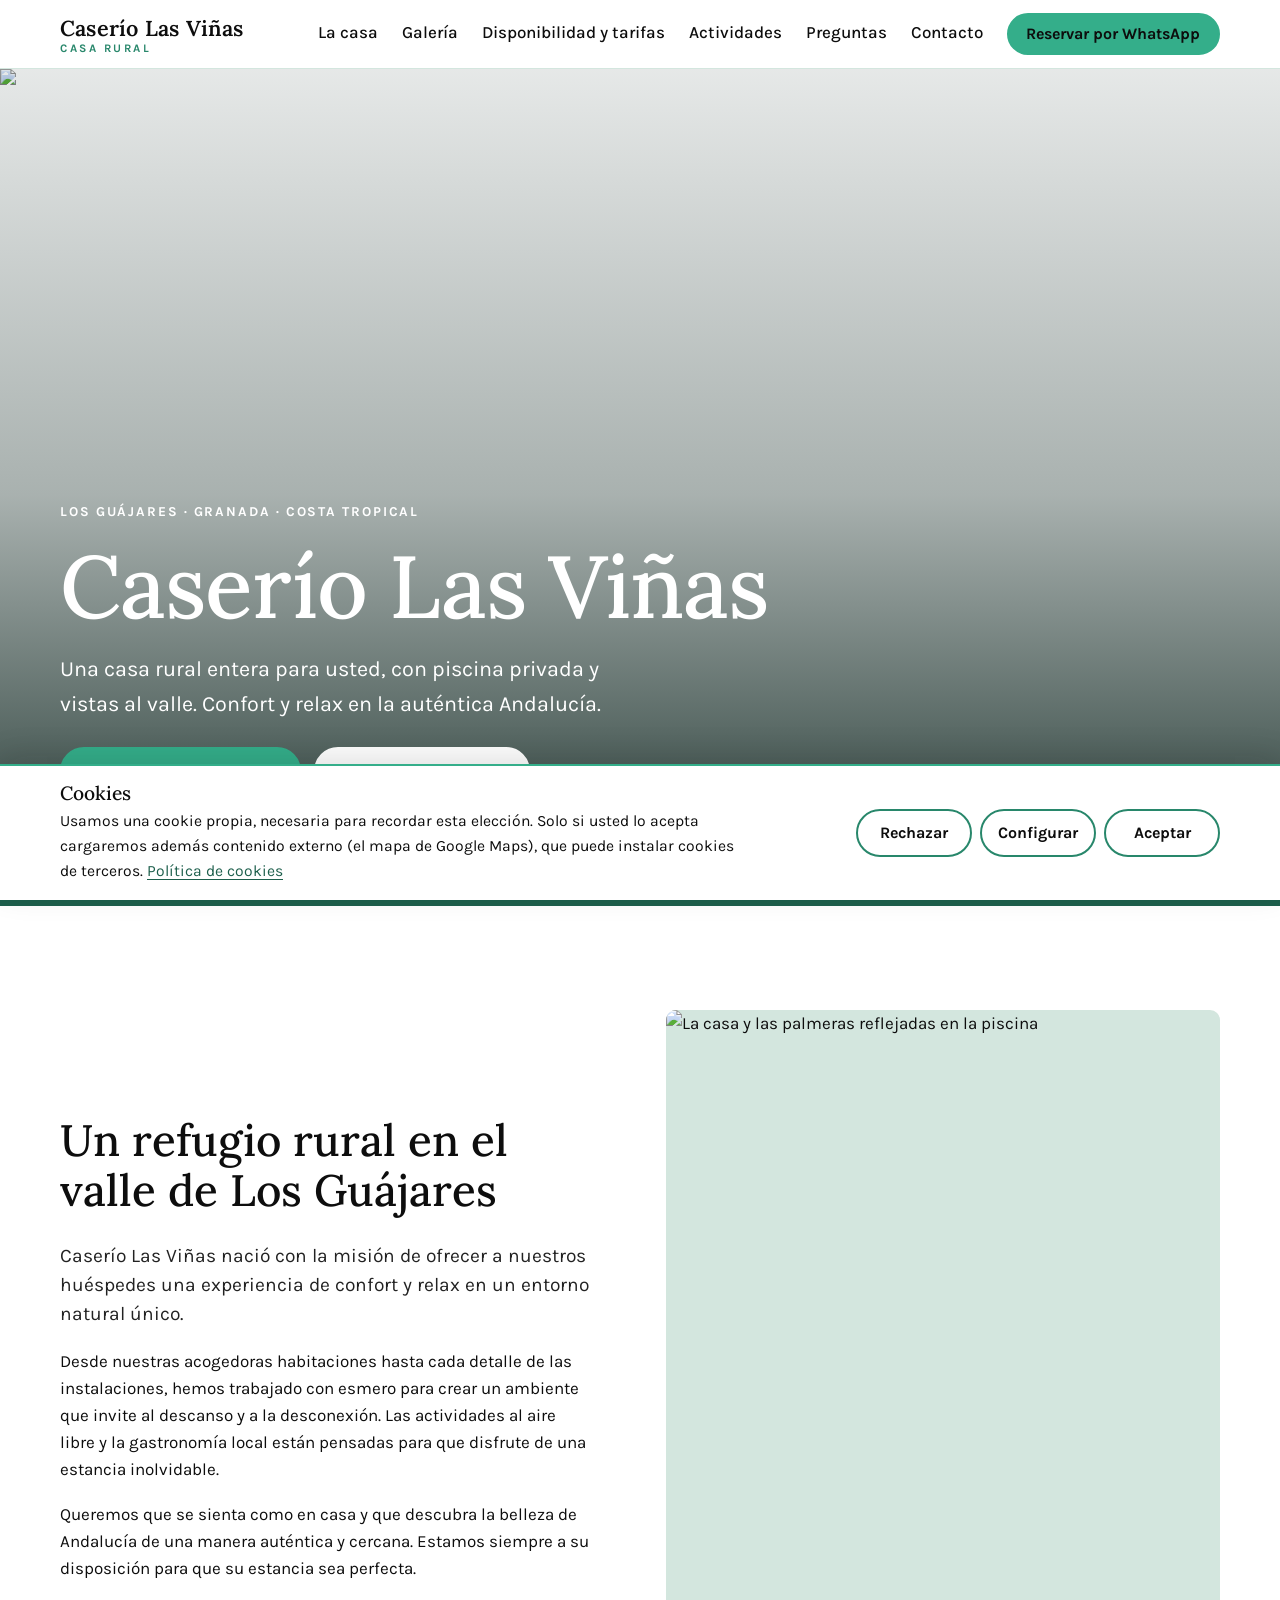
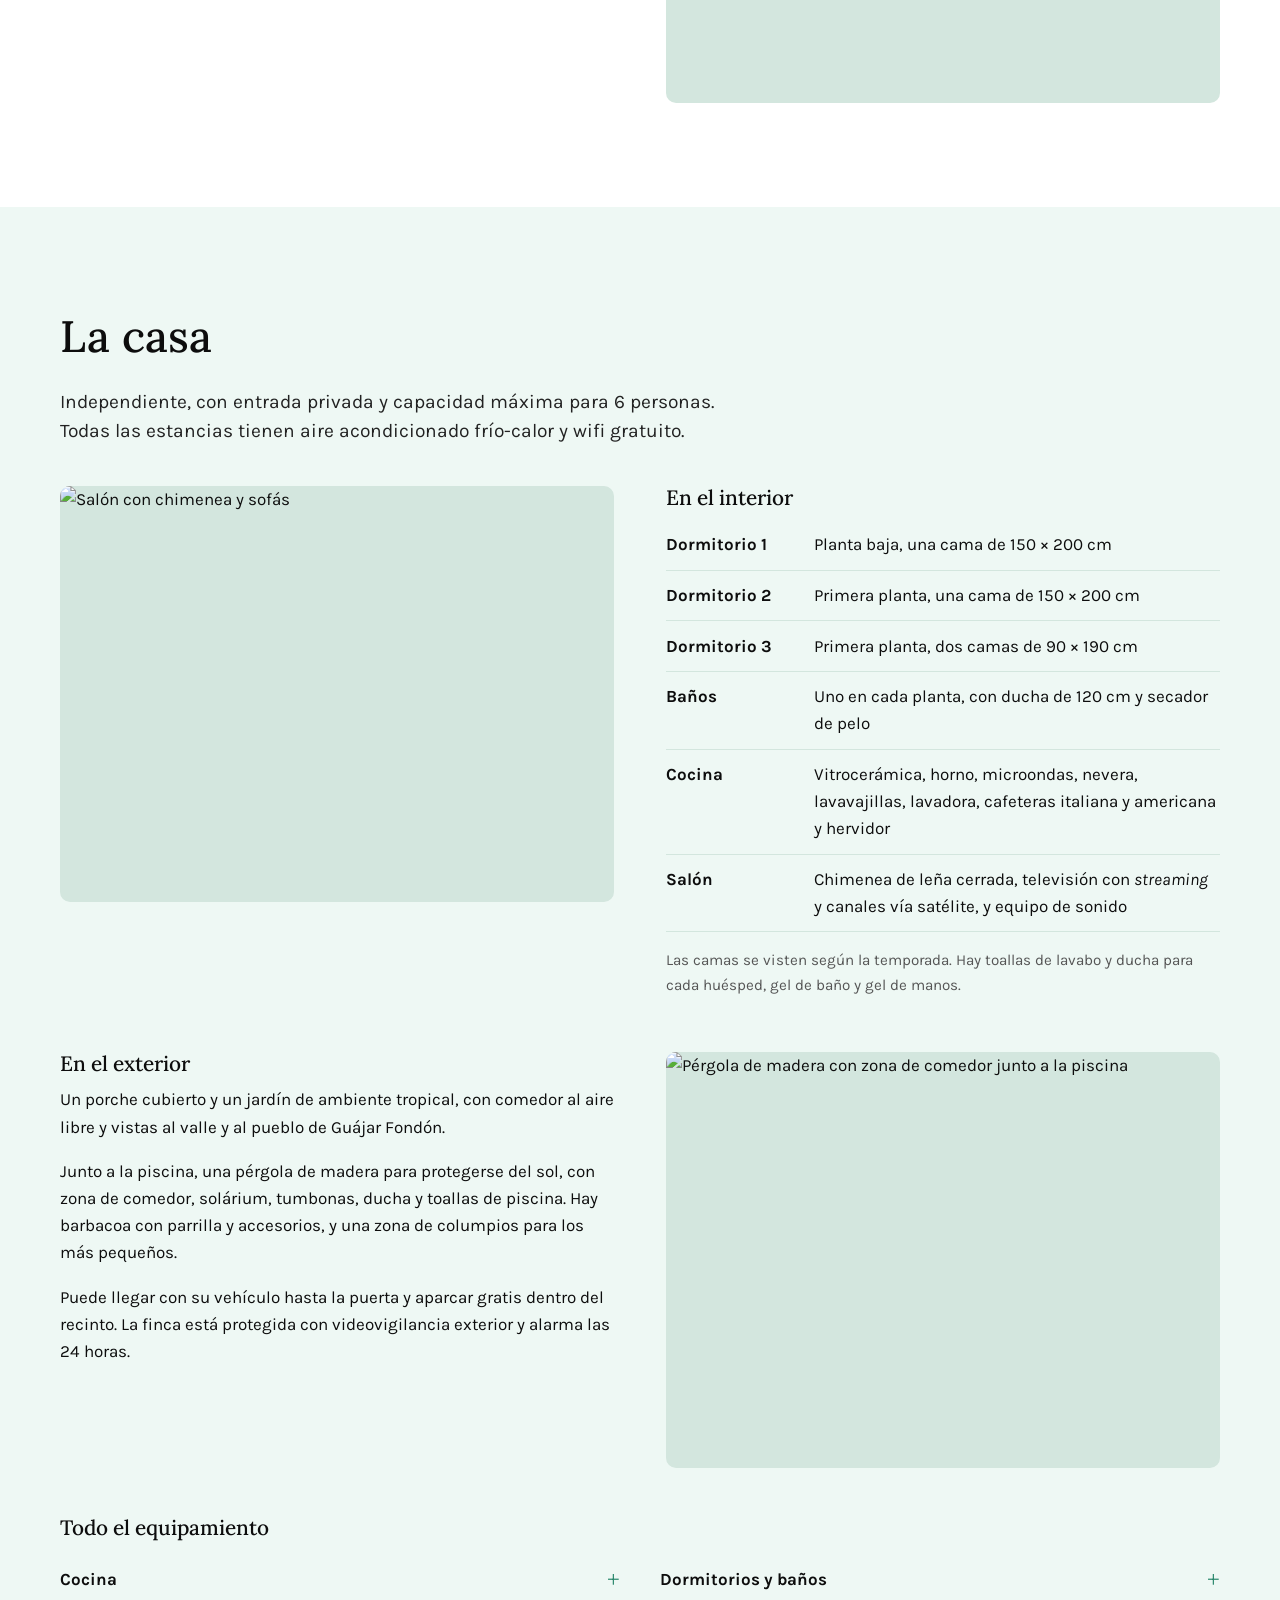
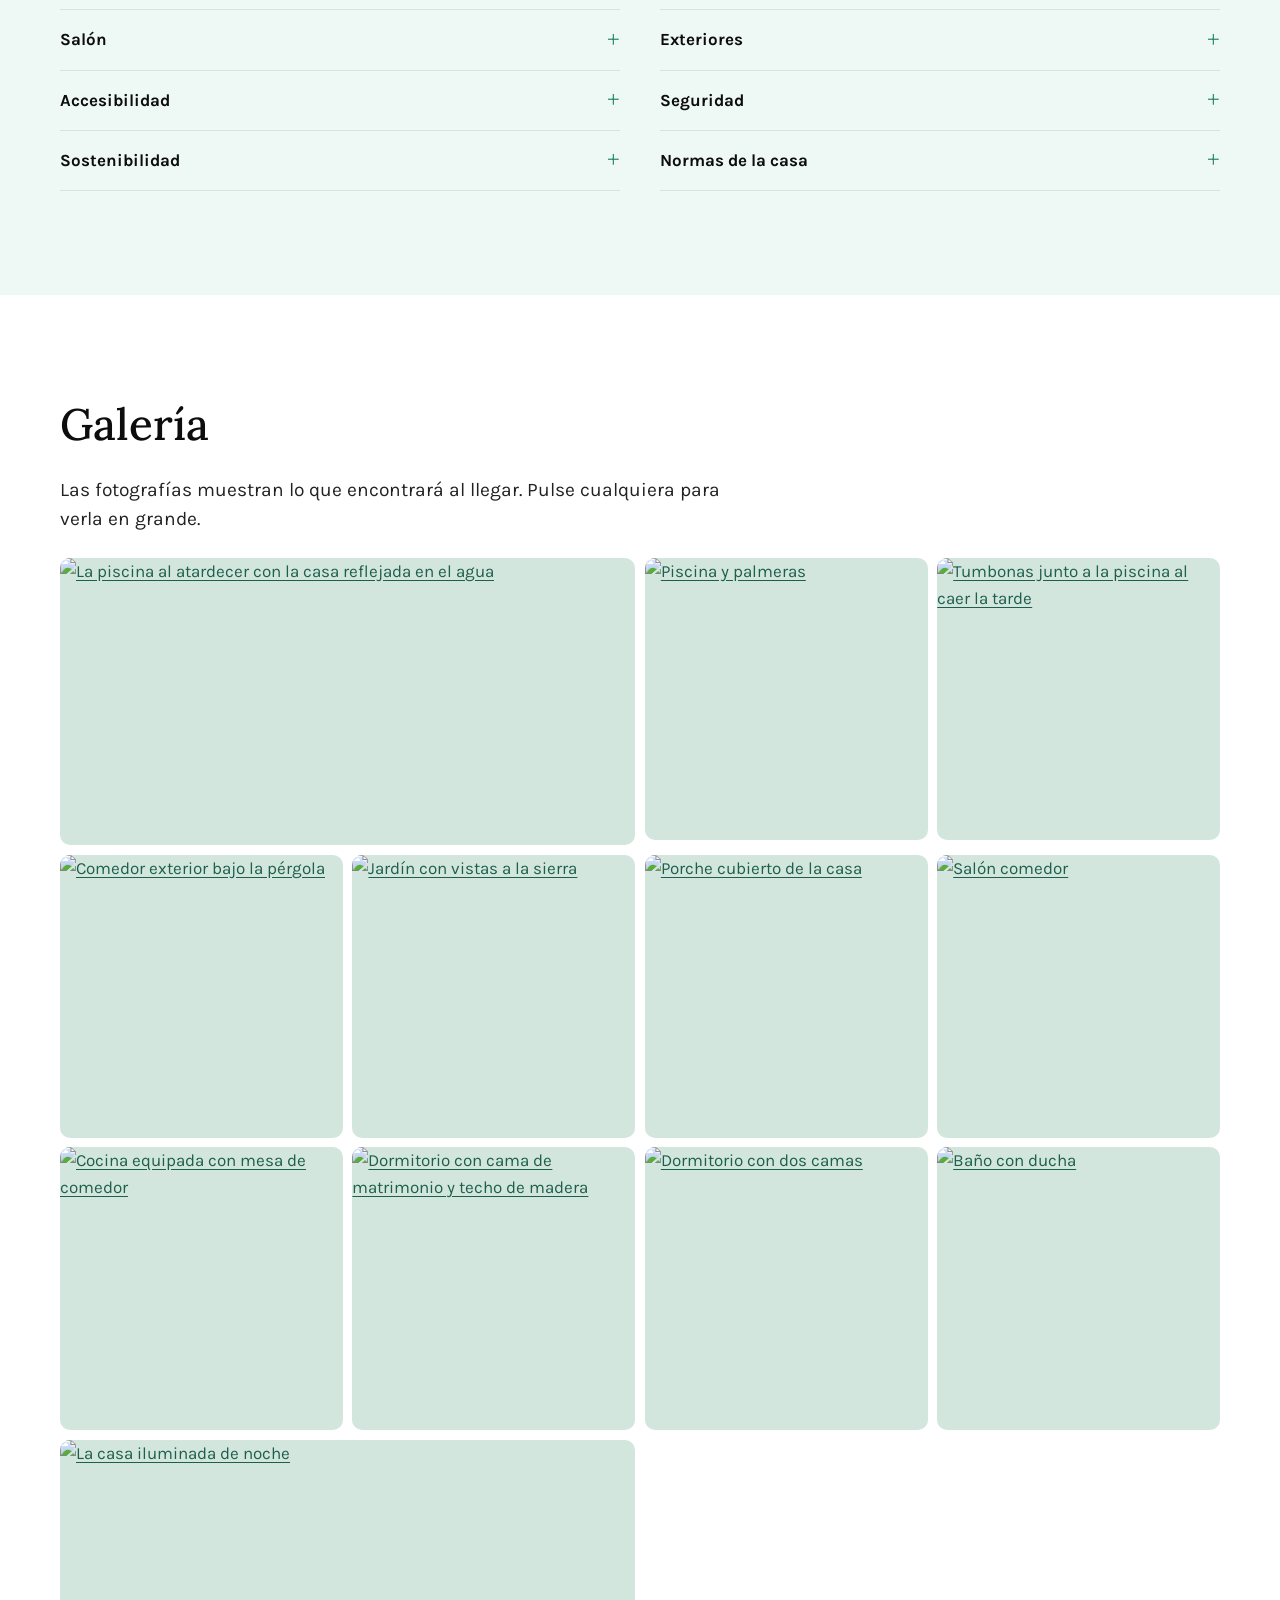
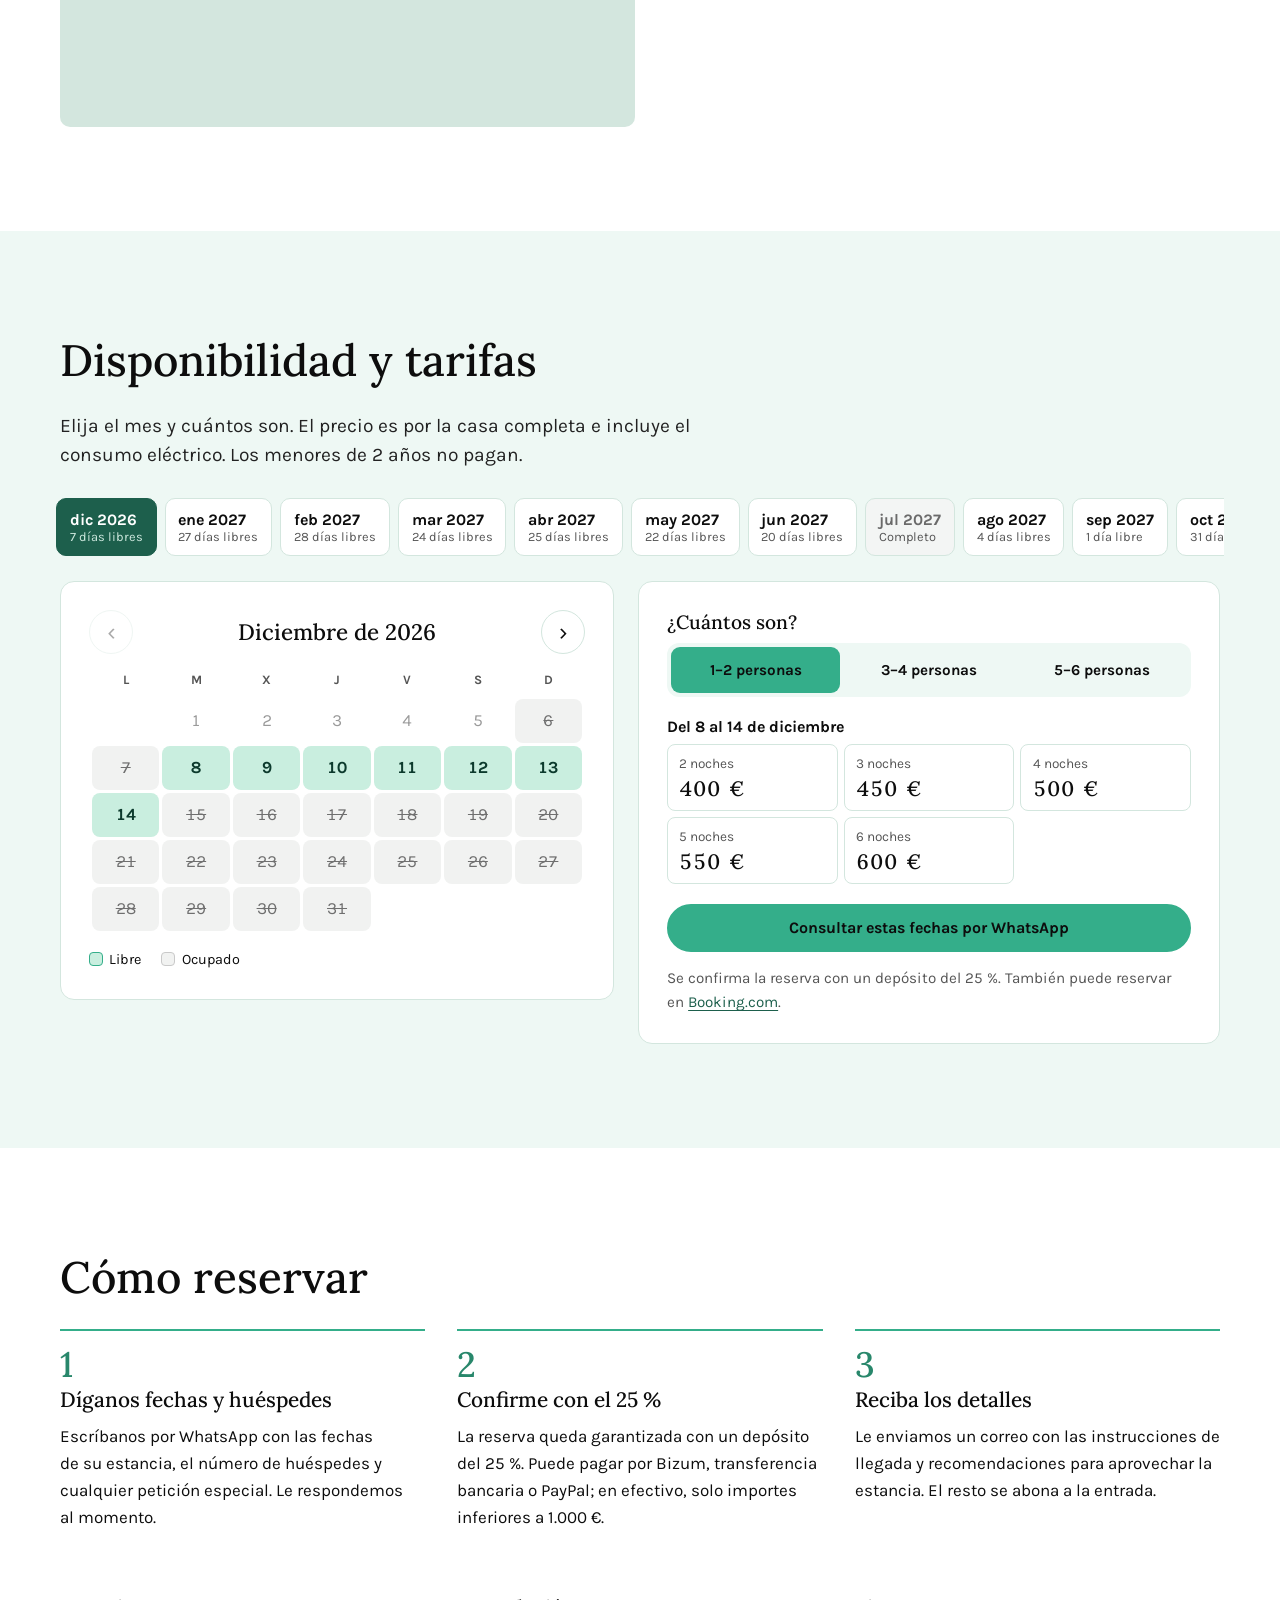
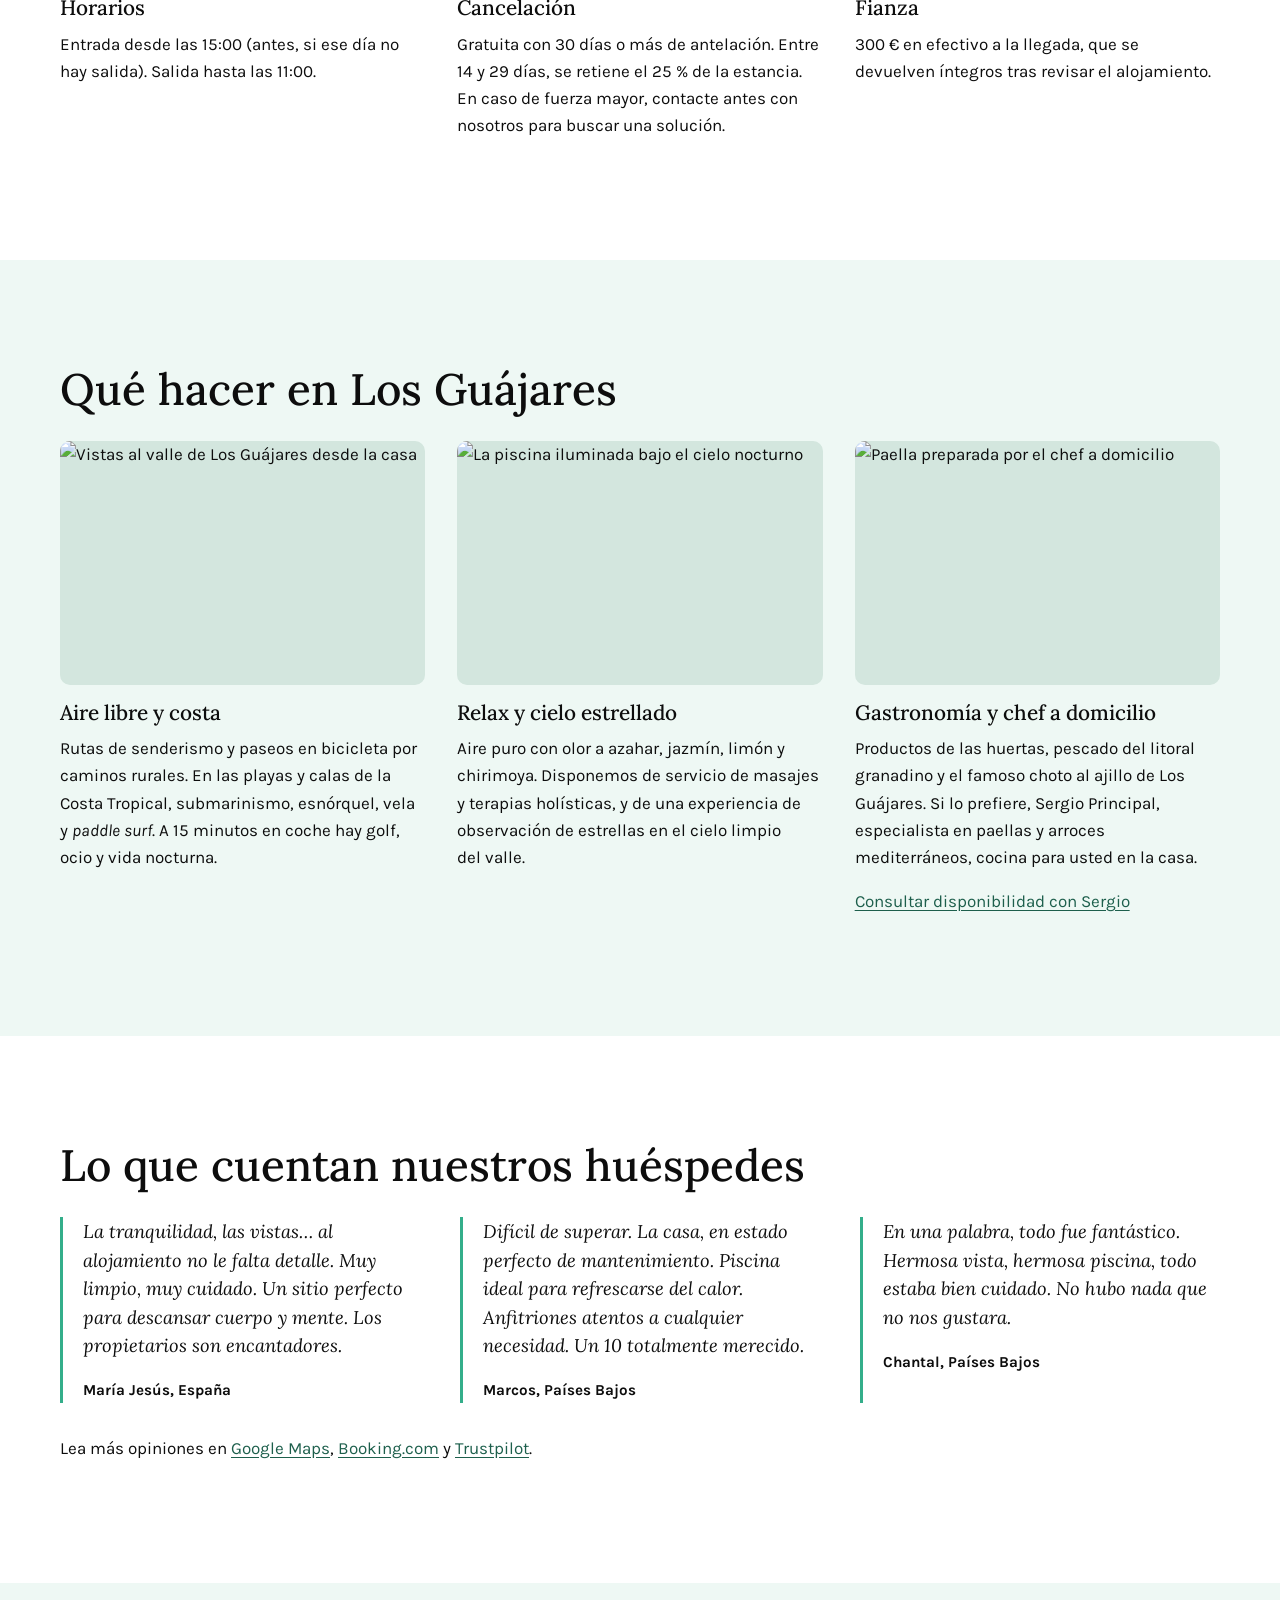
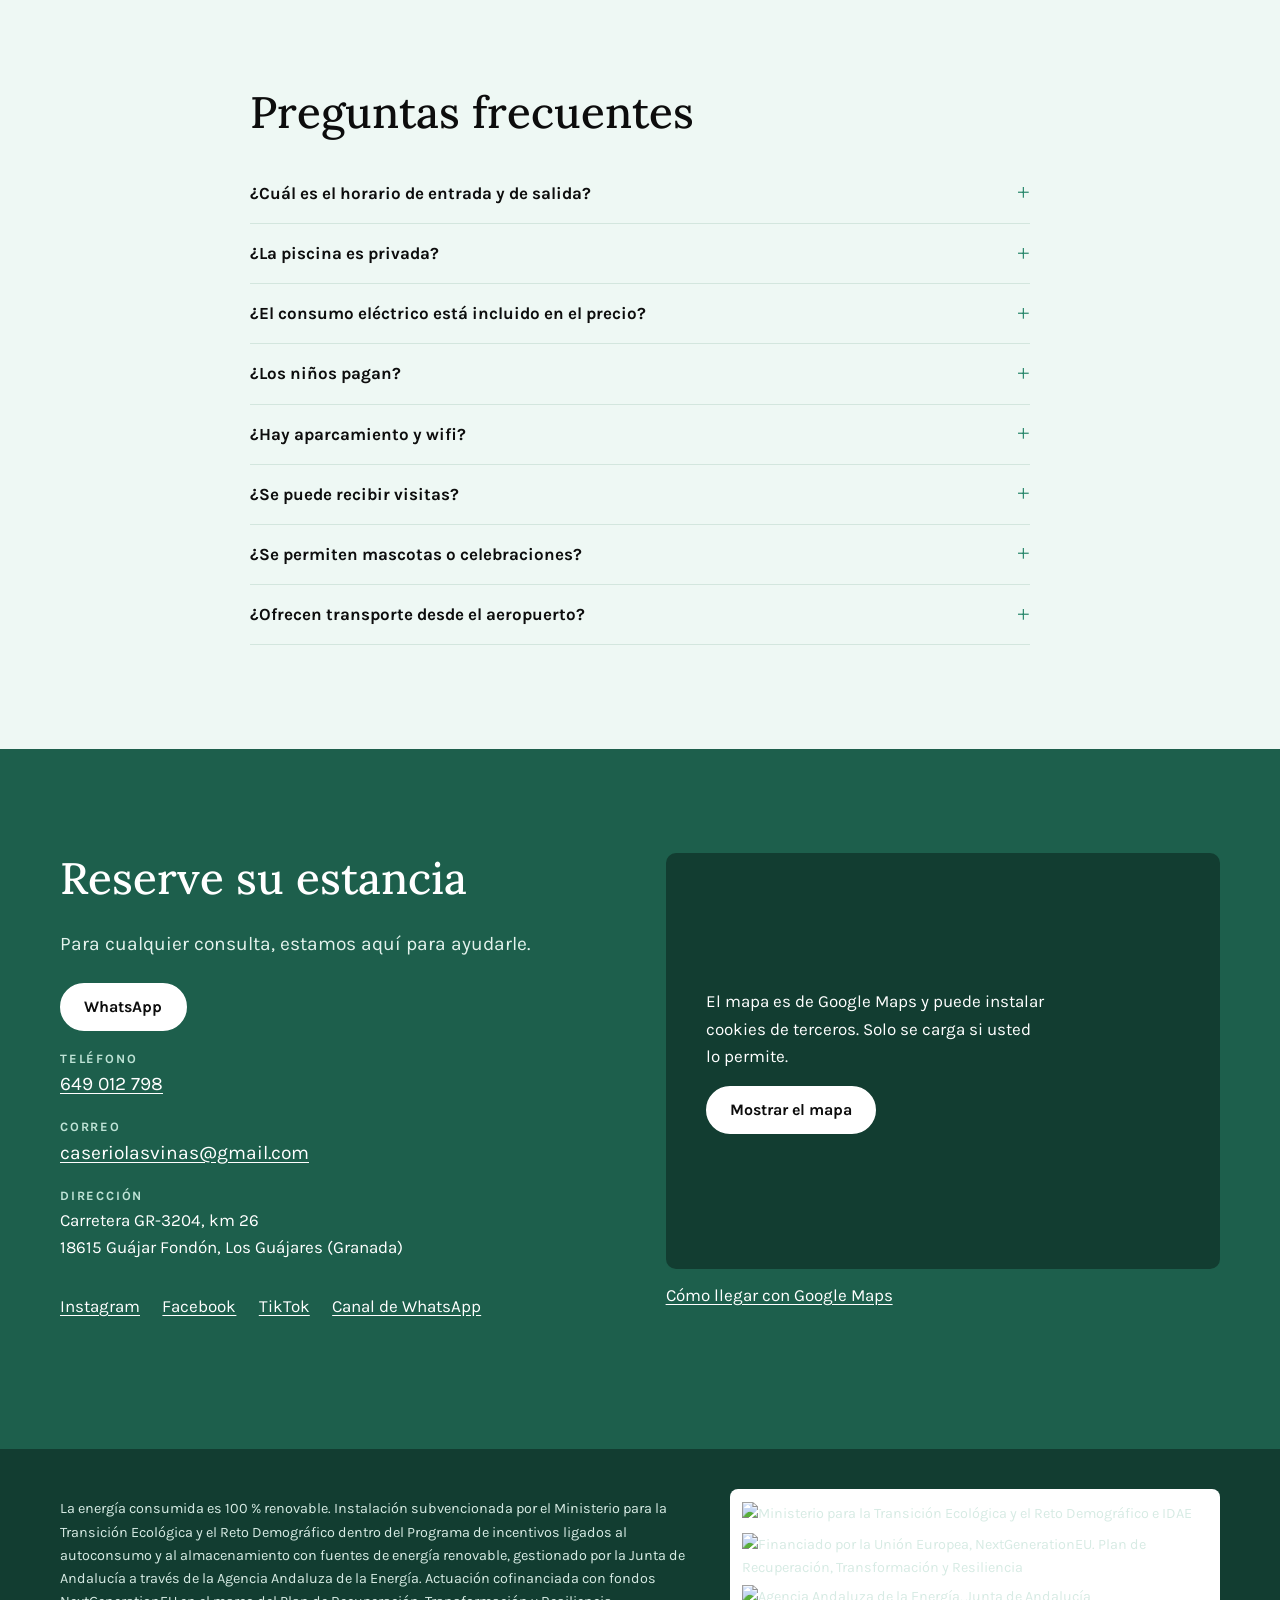
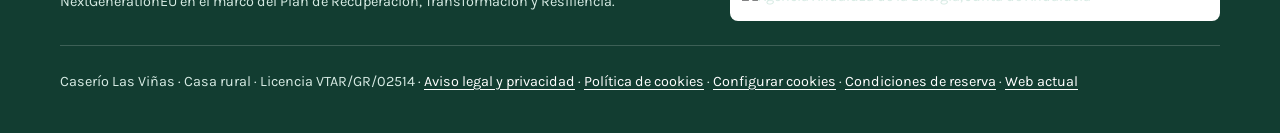
==== src/index.html @ a98e5e93 "[ADD] Web de Caserío Las Viñas Sitio estático de una sola página con calendario de disponibilidad y " ====
<!DOCTYPE html>
<html lang="es">
<head>
<meta charset="utf-8">
<meta name="viewport" content="width=device-width, initial-scale=1">
<title>Caserío Las Viñas · Casa rural con piscina privada en Los Guájares, Granada</title>
<meta name="description" content="Casa rural completa para 6 personas en Los Guájares (Granada), con piscina privada, jardín y vistas al valle. Consulte fechas libres y tarifas.">
<link rel="preconnect" href="https://fonts.googleapis.com">
<link rel="preconnect" href="https://fonts.gstatic.com" crossorigin>
<link rel="preconnect" href="https://primary.jwwb.nl">
<link href="https://fonts.googleapis.com/css2?family=Karla:ital,wght@0,400;0,500;0,700;1,400&family=Lora:ital,wght@0,400;0,500;0,600;1,400&display=swap" rel="stylesheet">
<link rel="stylesheet" href="estilos.css">
</head>
<body>
<a class="saltar" href="#contenido">Saltar al contenido</a>

<header class="cabecera" id="cabecera">
  <div class="ancho cabecera__fila">
    <a class="marca" href="#inicio" aria-label="Caserío Las Viñas, inicio">
      <span class="marca__nombre">Caserío Las Viñas</span>
      <span class="marca__tipo">Casa rural</span>
    </a>
    <button class="menu-btn" id="menu-btn" aria-expanded="false" aria-controls="menu">
      <span class="menu-btn__barras" aria-hidden="true"></span>
      <span class="menu-btn__texto">Menú</span>
    </button>
    <nav class="menu" id="menu" aria-label="Principal">
      <a href="#casa">La casa</a>
      <a href="#galeria">Galería</a>
      <a href="#tarifas">Disponibilidad y tarifas</a>
      <a href="#actividades">Actividades</a>
      <a href="#preguntas">Preguntas</a>
      <a href="#contacto">Contacto</a>
      <a class="boton boton--menu" href="https://wa.me/34649012798" target="_blank" rel="noopener">Reservar por WhatsApp</a>
    </nav>
  </div>
</header>

<main id="contenido">

<!-- PORTADA -->
<section class="portada" id="inicio">
  <img class="portada__foto" alt="Piscina privada de Caserío Las Viñas con vistas al valle y al pueblo de Guájar Fondón"
       src="https://primary.jwwb.nl/public/v/v/n/temp-innfnrnpqpsgdcevjrrq/img_20230613_113944-high.jpg?enable-io=true&width=1600"
       srcset="https://primary.jwwb.nl/public/v/v/n/temp-innfnrnpqpsgdcevjrrq/img_20230613_113944-high.jpg?enable-io=true&width=816 816w, https://primary.jwwb.nl/public/v/v/n/temp-innfnrnpqpsgdcevjrrq/img_20230613_113944-high.jpg?enable-io=true&width=1252 1252w, https://primary.jwwb.nl/public/v/v/n/temp-innfnrnpqpsgdcevjrrq/img_20230613_113944-high.jpg?enable-io=true&width=1920 1920w"
       sizes="100vw" fetchpriority="high">
  <div class="ancho portada__texto">
    <p class="portada__lugar">Los Guájares · Granada · Costa Tropical</p>
    <h1>Caserío Las Viñas</h1>
    <p class="portada__lema">Una casa rural entera para usted, con piscina privada y vistas al valle. Confort y relax en la auténtica Andalucía.</p>
    <div class="portada__acciones">
      <a class="boton" href="#tarifas">Ver fechas libres y precios</a>
      <a class="boton boton--claro" href="https://wa.me/34649012798" target="_blank" rel="noopener">Escribir por WhatsApp</a>
    </div>
  </div>
</section>

<section class="datos" aria-label="Datos de la casa">
  <ul class="ancho datos__lista">
    <li><strong>6</strong> huéspedes</li>
    <li><strong>3</strong> dormitorios</li>
    <li><strong>2</strong> baños</li>
    <li><strong>Piscina</strong> privada</li>
    <li><strong>Wi-Fi</strong> gratis</li>
    <li><strong>Aparcamiento</strong> gratis</li>
  </ul>
</section>

<!-- SOBRE NOSOTROS -->
<section class="seccion" id="nosotros">
  <div class="ancho dos">
    <div>
      <h2>Un refugio rural en el valle de Los Guájares</h2>
      <p class="entrada">Caserío Las Viñas nació con la misión de ofrecer a nuestros huéspedes una experiencia de confort y relax en un entorno natural único.</p>
      <p>Desde nuestras acogedoras habitaciones hasta cada detalle de las instalaciones, hemos trabajado con esmero para crear un ambiente que invite al descanso y a la desconexión. Las actividades al aire libre y la gastronomía local están pensadas para que disfrute de una estancia inolvidable.</p>
      <p>Queremos que se sienta como en casa y que descubra la belleza de Andalucía de una manera auténtica y cercana. Estamos siempre a su disposición para que su estancia sea perfecta.</p>
    </div>
    <figure class="foto foto--alta">
      <img loading="lazy" alt="La casa y las palmeras reflejadas en la piscina"
           src="https://primary.jwwb.nl/public/v/v/n/temp-innfnrnpqpsgdcevjrrq/img_20240609_172338-high-zvbmxz.jpg?enable-io=true&width=900">
    </figure>
  </div>
</section>

<!-- LA CASA -->
<section class="seccion seccion--tinte" id="casa">
  <div class="ancho">
    <h2>La casa</h2>
    <p class="entrada medida">Independiente, con entrada privada y capacidad máxima para 6 personas. Todas las estancias tienen aire acondicionado frío-calor y wifi gratuito.</p>

    <div class="dos dos--casa">
      <figure class="foto">
        <img loading="lazy" alt="Salón con chimenea y sofás"
             src="https://primary.jwwb.nl/public/v/v/n/temp-innfnrnpqpsgdcevjrrq/_j3a8595-hdr-high.jpg?enable-io=true&width=900">
      </figure>
      <div>
        <h3>En el interior</h3>
        <dl class="ficha">
          <div><dt>Dormitorio 1</dt><dd>Planta baja, una cama de 150 × 200 cm</dd></div>
          <div><dt>Dormitorio 2</dt><dd>Primera planta, una cama de 150 × 200 cm</dd></div>
          <div><dt>Dormitorio 3</dt><dd>Primera planta, dos camas de 90 × 190 cm</dd></div>
          <div><dt>Baños</dt><dd>Uno en cada planta, con ducha de 120 cm y secador de pelo</dd></div>
          <div><dt>Cocina</dt><dd>Vitrocerámica, horno, microondas, nevera, lavavajillas, lavadora, cafeteras italiana y americana y hervidor</dd></div>
          <div><dt>Salón</dt><dd>Chimenea de leña cerrada, televisión con <i lang="en">streaming</i> y canales vía satélite, y equipo de sonido</dd></div>
        </dl>
        <p class="nota">Las camas se visten según la temporada. Hay toallas de lavabo y ducha para cada huésped, gel de baño y gel de manos.</p>
      </div>
    </div>

    <div class="dos dos--casa dos--inversa">
      <figure class="foto">
        <img loading="lazy" alt="Pérgola de madera con zona de comedor junto a la piscina"
             src="https://primary.jwwb.nl/public/v/v/n/temp-innfnrnpqpsgdcevjrrq/img_20250529_134230996-3-high.jpg?enable-io=true&width=900">
      </figure>
      <div>
        <h3>En el exterior</h3>
        <p>Un porche cubierto y un jardín de ambiente tropical, con comedor al aire libre y vistas al valle y al pueblo de Guájar Fondón.</p>
        <p>Junto a la piscina, una pérgola de madera para protegerse del sol, con zona de comedor, solárium, tumbonas, ducha y toallas de piscina. Hay barbacoa con parrilla y accesorios, y una zona de columpios para los más pequeños.</p>
        <p>Puede llegar con su vehículo hasta la puerta y aparcar gratis dentro del recinto. La finca está protegida con videovigilancia exterior y alarma las 24 horas.</p>
      </div>
    </div>

    <h3 class="sub">Todo el equipamiento</h3>
    <div class="desplegables">
      <details><summary>Cocina</summary><p>Mesa de comedor, vitrocerámica, horno, microondas, frigorífico y congelador, lavavajillas, lavadora, tostadora, hervidor eléctrico, cafetera americana e italiana, utensilios de cocina y productos de limpieza.</p></details>
      <details><summary>Dormitorios y baños</summary><p>Ropa de cama, armario, perchas, vestidor y enchufes junto a la cama. Toallas, ducha, secador, papel higiénico, jabón de manos y gel de ducha. Cuna y trona gratis bajo petición.</p></details>
      <details><summary>Salón</summary><p>Sofás, chimenea, mesa de comedor, escritorio, televisión de pantalla plana, canales vía satélite y equipo musical.</p></details>
      <details><summary>Exteriores</summary><p>Piscina privada de temporada, solárium, tumbonas, sombrillas, toallas de piscina, comedor exterior, barbacoa, frigorífico, patio, balcón, terraza, jardín, columpios y zona de juegos infantil.</p></details>
      <details><summary>Accesibilidad</summary><p>La planta baja (dormitorio, baño, salón, cocina, jardín, terraza y aparcamiento) no tiene escalones ni barreras. A la planta superior, con dos dormitorios y un baño, solo se accede por escaleras.</p></details>
      <details><summary>Seguridad</summary><p>Extintores, detector de humos y de monóxido de carbono, manta ignífuga, botiquín, cámaras en el exterior y alarma las 24 horas.</p></details>
      <details><summary>Sostenibilidad</summary><p>Toda la electricidad procede de energías renovables, la iluminación es LED y hay recipientes para separar y reciclar los residuos.</p></details>
      <details><summary>Normas de la casa</summary><p>No se permite fumar en el interior (hay un espacio exterior acondicionado). No se admiten mascotas ni se pueden celebrar fiestas o eventos. Silencio de 00:00 a 09:00. A la llegada se entrega una fianza de 300 € en efectivo, que se devuelve íntegra tras revisar el alojamiento.</p></details>
    </div>
  </div>
</section>

<!-- GALERÍA -->
<section class="seccion" id="galeria">
  <div class="ancho">
    <h2>Galería</h2>
    <p class="entrada medida">Las fotografías muestran lo que encontrará al llegar. Pulse cualquiera para verla en grande.</p>
    <div class="galeria" id="galeria-lista">
      <a class="g g--ancha" href="https://primary.jwwb.nl/public/v/v/n/temp-innfnrnpqpsgdcevjrrq/img_20240921_191623-standard.jpg"><img loading="lazy" alt="La piscina al atardecer con la casa reflejada en el agua" src="https://primary.jwwb.nl/public/v/v/n/temp-innfnrnpqpsgdcevjrrq/img_20240921_191623-standard.jpg?enable-io=true&width=900"></a>
      <a class="g" href="https://primary.jwwb.nl/public/v/v/n/temp-innfnrnpqpsgdcevjrrq/img_20240609_171809-high.jpg"><img loading="lazy" alt="Piscina y palmeras" src="https://primary.jwwb.nl/public/v/v/n/temp-innfnrnpqpsgdcevjrrq/img_20240609_171809-high.jpg?enable-io=true&width=600"></a>
      <a class="g" href="https://primary.jwwb.nl/public/v/v/n/temp-innfnrnpqpsgdcevjrrq/img_20230613_215254-high.jpg"><img loading="lazy" alt="Tumbonas junto a la piscina al caer la tarde" src="https://primary.jwwb.nl/public/v/v/n/temp-innfnrnpqpsgdcevjrrq/img_20230613_215254-high.jpg?enable-io=true&width=600"></a>
      <a class="g" href="https://primary.jwwb.nl/public/v/v/n/temp-innfnrnpqpsgdcevjrrq/img_20250529_134500195-4-high.jpg"><img loading="lazy" alt="Comedor exterior bajo la pérgola" src="https://primary.jwwb.nl/public/v/v/n/temp-innfnrnpqpsgdcevjrrq/img_20250529_134500195-4-high.jpg?enable-io=true&width=600"></a>
      <a class="g" href="https://primary.jwwb.nl/public/v/v/n/temp-innfnrnpqpsgdcevjrrq/img_20240411_152011-high.jpg"><img loading="lazy" alt="Jardín con vistas a la sierra" src="https://primary.jwwb.nl/public/v/v/n/temp-innfnrnpqpsgdcevjrrq/img_20240411_152011-high.jpg?enable-io=true&width=600"></a>
      <a class="g" href="https://primary.jwwb.nl/public/v/v/n/temp-innfnrnpqpsgdcevjrrq/img_20250529_133254270-high.jpg"><img loading="lazy" alt="Porche cubierto de la casa" src="https://primary.jwwb.nl/public/v/v/n/temp-innfnrnpqpsgdcevjrrq/img_20250529_133254270-high.jpg?enable-io=true&width=600"></a>
      <a class="g" href="https://primary.jwwb.nl/public/v/v/n/temp-innfnrnpqpsgdcevjrrq/_j3a8621-high.jpg"><img loading="lazy" alt="Salón comedor" src="https://primary.jwwb.nl/public/v/v/n/temp-innfnrnpqpsgdcevjrrq/_j3a8621-high.jpg?enable-io=true&width=600"></a>
      <a class="g" href="https://primary.jwwb.nl/public/v/v/n/temp-innfnrnpqpsgdcevjrrq/_j3a8601-high.jpg"><img loading="lazy" alt="Cocina equipada con mesa de comedor" src="https://primary.jwwb.nl/public/v/v/n/temp-innfnrnpqpsgdcevjrrq/_j3a8601-high.jpg?enable-io=true&width=600"></a>
      <a class="g" href="https://primary.jwwb.nl/public/v/v/n/temp-innfnrnpqpsgdcevjrrq/_j3a8577-high.jpg"><img loading="lazy" alt="Dormitorio con cama de matrimonio y techo de madera" src="https://primary.jwwb.nl/public/v/v/n/temp-innfnrnpqpsgdcevjrrq/_j3a8577-high.jpg?enable-io=true&width=600"></a>
      <a class="g" href="https://primary.jwwb.nl/public/v/v/n/temp-innfnrnpqpsgdcevjrrq/_j3a8613-high.jpg"><img loading="lazy" alt="Dormitorio con dos camas" src="https://primary.jwwb.nl/public/v/v/n/temp-innfnrnpqpsgdcevjrrq/_j3a8613-high.jpg?enable-io=true&width=600"></a>
      <a class="g" href="https://primary.jwwb.nl/public/v/v/n/temp-innfnrnpqpsgdcevjrrq/_j3a8609-high.jpg"><img loading="lazy" alt="Baño con ducha" src="https://primary.jwwb.nl/public/v/v/n/temp-innfnrnpqpsgdcevjrrq/_j3a8609-high.jpg?enable-io=true&width=600"></a>
      <a class="g g--ancha" href="https://primary.jwwb.nl/public/v/v/n/temp-innfnrnpqpsgdcevjrrq/_trashed-1729685611-pxl_20240915_202405704-night-raw-02-original-high.jpg"><img loading="lazy" alt="La casa iluminada de noche" src="https://primary.jwwb.nl/public/v/v/n/temp-innfnrnpqpsgdcevjrrq/_trashed-1729685611-pxl_20240915_202405704-night-raw-02-original-high.jpg?enable-io=true&width=900"></a>
    </div>
  </div>
</section>

<!-- TARIFAS -->
<section class="seccion seccion--tinte" id="tarifas">
  <div class="ancho">
    <h2>Disponibilidad y tarifas</h2>
    <p class="entrada medida">Elija el mes y cuántos son. El precio es por la casa completa e incluye el consumo eléctrico. Los menores de 2 años no pagan.</p>

    <div class="tarifas" id="tarifas-app">
      <noscript><p>Para ver el calendario active JavaScript o <a href="https://wa.me/34649012798">consúltenos por WhatsApp</a>.</p></noscript>

      <div class="meses" id="meses" role="tablist" aria-label="Mes"></div>

      <div class="tarifas__cuerpo">
        <div class="calendario">
          <div class="calendario__cab">
            <button type="button" class="flecha" id="mes-ant" aria-label="Mes anterior">‹</button>
            <h3 id="mes-titulo" aria-live="polite"></h3>
            <button type="button" class="flecha" id="mes-sig" aria-label="Mes siguiente">›</button>
          </div>
          <table class="cal" aria-describedby="leyenda">
            <thead><tr>
              <th scope="col"><abbr title="Lunes">L</abbr></th><th scope="col"><abbr title="Martes">M</abbr></th><th scope="col"><abbr title="Miércoles">X</abbr></th><th scope="col"><abbr title="Jueves">J</abbr></th><th scope="col"><abbr title="Viernes">V</abbr></th><th scope="col"><abbr title="Sábado">S</abbr></th><th scope="col"><abbr title="Domingo">D</abbr></th>
            </tr></thead>
            <tbody id="cal-dias"></tbody>
          </table>
          <p class="leyenda" id="leyenda"><span class="ley ley--libre">Libre</span><span class="ley ley--ocupado">Ocupado</span></p>
        </div>

        <div class="precios">
          <fieldset class="grupos">
            <legend>¿Cuántos son?</legend>
            <div class="grupos__opciones" id="grupos"></div>
          </fieldset>
          <div id="periodos" aria-live="polite"></div>
          <a class="boton boton--ancho" id="cta-tarifas" href="https://wa.me/34649012798" target="_blank" rel="noopener">Consultar estas fechas por WhatsApp</a>
          <p class="nota">Se confirma la reserva con un depósito del 25 %. También puede reservar en <a href="https://www.booking.com/hotel/es/caserio-las-vinas.es.html" target="_blank" rel="noopener">Booking.com</a>.</p>
        </div>
      </div>
    </div>
  </div>
</section>

<!-- RESERVAR -->
<section class="seccion" id="reservar">
  <div class="ancho">
    <h2>Cómo reservar</h2>
    <ol class="pasos">
      <li><h3>Díganos fechas y huéspedes</h3><p>Escríbanos por WhatsApp con las fechas de su estancia, el número de huéspedes y cualquier petición especial. Le respondemos al momento.</p></li>
      <li><h3>Confirme con el 25 %</h3><p>La reserva queda garantizada con un depósito del 25 %. Puede pagar por Bizum, transferencia bancaria o PayPal; en efectivo, solo importes inferiores a 1.000 €.</p></li>
      <li><h3>Reciba los detalles</h3><p>Le enviamos un correo con las instrucciones de llegada y recomendaciones para aprovechar la estancia. El resto se abona a la entrada.</p></li>
    </ol>
    <div class="tres">
      <div><h3>Horarios</h3><p>Entrada desde las 15:00 (antes, si ese día no hay salida). Salida hasta las 11:00.</p></div>
      <div><h3>Cancelación</h3><p>Gratuita con 30 días o más de antelación. Entre 14 y 29 días, se retiene el 25 % de la estancia. En caso de fuerza mayor, contacte antes con nosotros para buscar una solución.</p></div>
      <div><h3>Fianza</h3><p>300 € en efectivo a la llegada, que se devuelven íntegros tras revisar el alojamiento.</p></div>
    </div>
  </div>
</section>

<!-- ACTIVIDADES -->
<section class="seccion seccion--tinte" id="actividades">
  <div class="ancho">
    <h2>Qué hacer en Los Guájares</h2>
    <div class="actividades">
      <article>
        <img loading="lazy" alt="Vistas al valle de Los Guájares desde la casa" src="https://primary.jwwb.nl/public/v/v/n/temp-innfnrnpqpsgdcevjrrq/img_20240608_111727-standard-nnzqqj.jpg?enable-io=true&width=700">
        <h3>Aire libre y costa</h3>
        <p>Rutas de senderismo y paseos en bicicleta por caminos rurales. En las playas y calas de la Costa Tropical, submarinismo, esnórquel, vela y <i lang="en">paddle surf</i>. A 15 minutos en coche hay golf, ocio y vida nocturna.</p>
      </article>
      <article>
        <img loading="lazy" alt="La piscina iluminada bajo el cielo nocturno" src="https://primary.jwwb.nl/public/v/v/n/temp-innfnrnpqpsgdcevjrrq/img_20240928_192517-standard.jpg?enable-io=true&width=700">
        <h3>Relax y cielo estrellado</h3>
        <p>Aire puro con olor a azahar, jazmín, limón y chirimoya. Disponemos de servicio de masajes y terapias holísticas, y de una experiencia de observación de estrellas en el cielo limpio del valle.</p>
      </article>
      <article>
        <img loading="lazy" alt="Paella preparada por el chef a domicilio" src="https://primary.jwwb.nl/public/v/v/n/temp-innfnrnpqpsgdcevjrrq/1000115487-standard.webp?enable-io=true&width=700">
        <h3>Gastronomía y chef a domicilio</h3>
        <p>Productos de las huertas, pescado del litoral granadino y el famoso choto al ajillo de Los Guájares. Si lo prefiere, Sergio Principal, especialista en paellas y arroces mediterráneos, cocina para usted en la casa.</p>
        <p><a href="https://wa.me/34665860351" target="_blank" rel="noopener">Consultar disponibilidad con Sergio</a></p>
      </article>
    </div>
  </div>
</section>

<!-- OPINIONES -->
<section class="seccion" id="opiniones">
  <div class="ancho">
    <h2>Lo que cuentan nuestros huéspedes</h2>
    <div class="opiniones">
      <blockquote><p>La tranquilidad, las vistas… al alojamiento no le falta detalle. Muy limpio, muy cuidado. Un sitio perfecto para descansar cuerpo y mente. Los propietarios son encantadores.</p><footer>María Jesús, España</footer></blockquote>
      <blockquote><p>Difícil de superar. La casa, en estado perfecto de mantenimiento. Piscina ideal para refrescarse del calor. Anfitriones atentos a cualquier necesidad. Un 10 totalmente merecido.</p><footer>Marcos, Países Bajos</footer></blockquote>
      <blockquote><p>En una palabra, todo fue fantástico. Hermosa vista, hermosa piscina, todo estaba bien cuidado. No hubo nada que no nos gustara.</p><footer>Chantal, Países Bajos</footer></blockquote>
    </div>
    <p class="enlaces-linea">Lea más opiniones en <a href="https://maps.app.goo.gl/dafAd1zvWty7fE5E8" target="_blank" rel="noopener">Google Maps</a>, <a href="https://www.booking.com/hotel/es/caserio-las-vinas.es.html" target="_blank" rel="noopener">Booking.com</a> y <a href="https://es.trustpilot.com/review/www.caseriolasvinas.com" target="_blank" rel="noopener">Trustpilot</a>.</p>
  </div>
</section>

<!-- PREGUNTAS -->
<section class="seccion seccion--tinte" id="preguntas">
  <div class="ancho ancho--estrecho">
    <h2>Preguntas frecuentes</h2>
    <div class="desplegables desplegables--una">
      <details><summary>¿Cuál es el horario de entrada y de salida?</summary><p>La entrada es a partir de las 15:00; si ese día no coincide con una salida, se puede adelantar. La salida puede hacerse hasta las 11:00.</p></details>
      <details><summary>¿La piscina es privada?</summary><p>Sí, es de uso exclusivo para usted, a cualquier hora del día o de la noche.</p></details>
      <details><summary>¿El consumo eléctrico está incluido en el precio?</summary><p>Sí, el consumo eléctrico de la estancia está incluido en la oferta final aceptada.</p></details>
      <details><summary>¿Los niños pagan?</summary><p>Los menores de 2 años no pagan. Hay cuna y trona gratuitas, bajo petición, para menores de hasta 3 años.</p></details>
      <details><summary>¿Hay aparcamiento y wifi?</summary><p>Sí, ambos gratuitos. Puede aparcar en la misma puerta de la casa durante toda la estancia, con un espacio techado para proteger el vehículo.</p></details>
      <details><summary>¿Se puede recibir visitas?</summary><p>Sí, en número limitado, siempre que no pernocten y con consulta y autorización previa.</p></details>
      <details><summary>¿Se permiten mascotas o celebraciones?</summary><p>No. La casa está pensada para el descanso de un máximo de 6 personas, por lo que no se admiten mascotas ni la celebración de eventos.</p></details>
      <details><summary>¿Ofrecen transporte desde el aeropuerto?</summary><p>No, pero le ayudamos encantados a organizar su llegada. Para moverse por la zona es imprescindible el coche.</p></details>
    </div>
  </div>
</section>

<!-- CONTACTO -->
<section class="seccion seccion--oscura" id="contacto">
  <div class="ancho dos dos--contacto">
    <div>
      <h2>Reserve su estancia</h2>
      <p class="entrada">Para cualquier consulta, estamos aquí para ayudarle.</p>
      <ul class="contacto">
        <li><a class="boton boton--claro" href="https://wa.me/34649012798" target="_blank" rel="noopener">WhatsApp</a></li>
        <li><span>Teléfono</span><a href="tel:+34649012798">649 012 798</a></li>
        <li><span>Correo</span><a href="mailto:caseriolasvinas@gmail.com">caseriolasvinas@gmail.com</a></li>
        <li><span>Dirección</span><address>Carretera GR-3204, km 26<br>18615 Guájar Fondón, Los Guájares (Granada)</address></li>
      </ul>
      <p class="redes">
        <a href="https://instagram.com/casaruralcostatropical" target="_blank" rel="noopener">Instagram</a>
        <a href="https://facebook.com/casaruralcostatropical/" target="_blank" rel="noopener">Facebook</a>
        <a href="https://tiktok.com/@caseriolasvinas" target="_blank" rel="noopener">TikTok</a>
        <a href="https://whatsapp.com/channel/0029VaS962HHAdNWn50BVW2r" target="_blank" rel="noopener">Canal de WhatsApp</a>
      </p>
    </div>
    <div class="mapa">
      <div class="mapa__marco">
        <div class="bloqueado">
          <p>El mapa es de Google Maps y puede instalar cookies de terceros. Solo se carga si usted lo permite.</p>
          <button type="button" class="boton boton--claro" data-cookies="permitir:externos">Mostrar el mapa</button>
        </div>
        <iframe title="Mapa: Caserío Las Viñas, Guájar Fondón" referrerpolicy="no-referrer" hidden
                data-consentimiento="externos" data-src="https://www.google.com/maps?q=36.8352813,-3.5712878&z=13&output=embed"></iframe>
      </div>
      <a href="https://maps.app.goo.gl/nkAMhMcmSSz2HCaXA" target="_blank" rel="noopener">Cómo llegar con Google Maps</a>
    </div>
  </div>
</section>
</main>

<footer class="pie">
  <div class="ancho">
    <div class="pie__ayudas">
      <p>La energía consumida es 100 % renovable. Instalación subvencionada por el Ministerio para la Transición Ecológica y el Reto Demográfico dentro del Programa de incentivos ligados al autoconsumo y al almacenamiento con fuentes de energía renovable, gestionado por la Junta de Andalucía a través de la Agencia Andaluza de la Energía. Actuación cofinanciada con fondos NextGenerationEU en el marco del Plan de Recuperación, Transformación y Resiliencia.</p>
      <div class="pie__logos">
        <img loading="lazy" alt="Ministerio para la Transición Ecológica y el Reto Demográfico e IDAE" src="https://primary.jwwb.nl/public/v/v/n/temp-innfnrnpqpsgdcevjrrq/img_20240709_191036-high.jpg?enable-io=true&width=400">
        <img loading="lazy" alt="Financiado por la Unión Europea, NextGenerationEU. Plan de Recuperación, Transformación y Resiliencia" src="https://primary.jwwb.nl/public/v/v/n/temp-innfnrnpqpsgdcevjrrq/img_20240709_190952-high.jpg?enable-io=true&width=400">
        <img loading="lazy" alt="Agencia Andaluza de la Energía, Junta de Andalucía" src="https://primary.jwwb.nl/public/v/v/n/temp-innfnrnpqpsgdcevjrrq/img_20240709_190929-high.png?enable-io=true&width=400">
      </div>
    </div>
    <p class="pie__legal">Caserío Las Viñas · Casa rural · Licencia VTAR/GR/02514 ·
      <a href="privacidad.html">Aviso legal y privacidad</a> ·
      <a href="cookies.html">Política de cookies</a> ·
      <a href="#" data-cookies="configurar">Configurar cookies</a> ·
      <a href="https://www.caseriolasvinas.com/politicas-y-terminos-legales">Condiciones de reserva</a> ·
      <a href="https://www.caseriolasvinas.com/">Web actual</a></p>
  </div>
</footer>

<div class="barra-movil" aria-label="Accesos rápidos">
  <a class="boton boton--contorno" href="#tarifas">Fechas y precios</a>
  <a class="boton" href="https://wa.me/34649012798" target="_blank" rel="noopener">WhatsApp</a>
</div>

<dialog class="visor" id="visor" aria-label="Fotografía ampliada">
  <button type="button" class="visor__cerrar" id="visor-cerrar" aria-label="Cerrar">×</button>
  <button type="button" class="visor__nav visor__nav--ant" id="visor-ant" aria-label="Fotografía anterior">‹</button>
  <figure><img id="visor-img" alt=""><figcaption id="visor-pie"></figcaption></figure>
  <button type="button" class="visor__nav visor__nav--sig" id="visor-sig" aria-label="Fotografía siguiente">›</button>
</dialog>

<script src="consentimiento.js" defer></script>
<script src="app.js" defer></script>
</body>
</html>
---- src/estilos.css ----
/* Caserío Las Viñas — paleta y tipografías de la web original */
:root {
  --verde: #34ae8a;
  --verde-claro: #4cc9a4;
  --verde-medio: #28876b;
  --verde-oscuro: #1d5f4c;
  --verde-hondo: #123d31;
  --tinta: #0d0d0d;
  --gris: #555;
  --fondo: #fff;
  --tinte: #eef8f4;
  --linea: #d3e6de;
  --titulo: "Lora", Georgia, serif;
  --texto: "Karla", system-ui, sans-serif;
  --radio: 10px;
  --cab: 68px;
}

*, *::before, *::after { box-sizing: border-box; }
html { scroll-behavior: smooth; scroll-padding-top: calc(var(--cab) + 12px); -webkit-text-size-adjust: 100%; }
body { margin: 0; font: 400 1.0625rem/1.6 var(--texto); color: var(--tinta); background: var(--fondo); }
img { display: block; max-width: 100%; }
h1, h2, h3 { font-family: var(--titulo); font-weight: 500; line-height: 1.15; margin: 0; text-wrap: balance; }
h2 { font-size: clamp(1.8rem, 1.2rem + 2.4vw, 2.75rem); margin-bottom: .6em; }
h3 { font-size: 1.3rem; margin-bottom: .5em; }
p { margin: 0 0 1em; text-wrap: pretty; }
a { color: var(--verde-oscuro); text-underline-offset: 3px; }
address { font-style: normal; }
:focus-visible { outline: 3px solid var(--verde-oscuro); outline-offset: 3px; border-radius: 4px; }

.ancho { width: min(1160px, 100% - 2.5rem); margin-inline: auto; }
.ancho--estrecho { width: min(780px, 100% - 2.5rem); }
.medida { max-width: 62ch; }
.entrada { font-size: 1.2rem; line-height: 1.5; color: #222; }
.nota { font-size: .95rem; color: var(--gris); }
.saltar { position: absolute; left: -999px; top: 8px; background: var(--tinta); color: #fff; padding: .6rem 1rem; z-index: 100; border-radius: 6px; }
.saltar:focus { left: 8px; }

/* Botones */
.boton {
  display: inline-flex; align-items: center; justify-content: center; min-height: 48px;
  padding: .7rem 1.4rem; border-radius: 999px; border: 2px solid var(--verde);
  background: var(--verde); color: var(--tinta); font: 700 1rem/1.2 var(--texto);
  text-decoration: none; text-align: center; transition: background-color .18s ease, transform .12s ease;
}
.boton:active { transform: scale(.97); }
.boton--claro { background: #fff; border-color: #fff; }
.boton--contorno { background: #fff; border-color: var(--verde-medio); }
.boton--ancho { width: 100%; }
@media (hover: hover) and (pointer: fine) {
  .boton:hover { background: var(--verde-claro); border-color: var(--verde-claro); }
  .boton--claro:hover, .boton--contorno:hover { background: var(--tinte); border-color: var(--tinte); }
}

/* Cabecera */
.cabecera { position: sticky; top: 0; z-index: 50; background: #fff; border-bottom: 1px solid var(--linea); }
.cabecera__fila { display: flex; align-items: center; justify-content: space-between; min-height: var(--cab); gap: 1rem; }
.marca { text-decoration: none; color: var(--tinta); display: grid; line-height: 1.1; }
.marca__nombre { font: 600 1.35rem var(--titulo); letter-spacing: .01em; }
.marca__tipo { font-size: .72rem; letter-spacing: .22em; text-transform: uppercase; color: var(--verde-medio); font-weight: 700; }
.menu { display: flex; align-items: center; gap: 1.5rem; }
.menu a:not(.boton) { color: var(--tinta); text-decoration: none; font-weight: 500; padding: .5rem 0; border-bottom: 2px solid transparent; }
.menu a:not(.boton)[aria-current="true"] { border-color: var(--verde); }
@media (hover: hover) and (pointer: fine) { .menu a:not(.boton):hover { border-color: var(--verde); } }
.boton--menu { min-height: 42px; padding: .5rem 1.1rem; }
.menu-btn { display: none; }

@media (max-width: 1080px) {
  .menu-btn {
    display: inline-flex; align-items: center; gap: .6rem; min-height: 44px; padding: 0 .9rem;
    background: none; border: 2px solid var(--tinta); border-radius: 999px; font: 700 1rem var(--texto); color: var(--tinta); cursor: pointer;
  }
  .menu-btn__barras, .menu-btn__barras::before { display: block; width: 18px; height: 2px; background: currentColor; }
  .menu-btn__barras { position: relative; top: 3px; }
  .menu-btn__barras::before { content: ""; position: absolute; top: -6px; }
  .menu {
    position: fixed; inset: var(--cab) 0 0 0; background: #fff; flex-direction: column; align-items: stretch; gap: 0;
    padding: 1rem 1.25rem 2rem; overflow-y: auto; visibility: hidden; opacity: 0; transform: translateY(-8px);
    transition: opacity .2s ease, transform .2s ease, visibility 0s .2s;
  }
  .menu.abierto { visibility: visible; opacity: 1; transform: none; transition-delay: 0s; }
  .menu a:not(.boton) { font: 500 1.5rem var(--titulo); padding: 1rem 0; border-bottom: 1px solid var(--linea); }
  .boton--menu { margin-top: 1.5rem; min-height: 52px; }
}

/* Portada */
.portada { position: relative; min-height: min(86svh, 820px); display: grid; align-items: end; color: #fff; isolation: isolate; }
.portada__foto { position: absolute; inset: 0; width: 100%; height: 100%; object-fit: cover; z-index: -2; }
.portada::after { content: ""; position: absolute; inset: 0; z-index: -1; background: linear-gradient(to top, rgba(8, 32, 26, .82) 0%, rgba(8, 32, 26, .35) 45%, rgba(8, 32, 26, .1) 100%); }
.portada__texto { padding-block: 3rem; }
.portada__lugar { font-weight: 700; letter-spacing: .14em; text-transform: uppercase; font-size: .85rem; margin-bottom: .8rem; }
.portada h1 { font-size: clamp(2.8rem, 1.6rem + 6vw, 5.5rem); letter-spacing: -.01em; }
.portada__lema { font-size: clamp(1.1rem, 1rem + .5vw, 1.35rem); max-width: 46ch; margin: 1rem 0 1.6rem; }
.portada__acciones { display: flex; flex-wrap: wrap; gap: .8rem; }

.datos { background: var(--verde-oscuro); color: #fff; }
.datos__lista { list-style: none; margin: 0 auto; padding: 1.1rem 0; display: grid; grid-template-columns: repeat(6, auto); justify-content: space-between; gap: .8rem 1.5rem; }
.datos__lista strong { font: 500 1.25rem var(--titulo); margin-right: .15em; }
@media (max-width: 900px) { .datos__lista { grid-template-columns: repeat(3, 1fr); } }
@media (max-width: 480px) { .datos__lista { grid-template-columns: repeat(2, 1fr); } }

/* Secciones */
.seccion { padding-block: clamp(3.5rem, 2rem + 6vw, 6.5rem); }
.seccion--tinte { background: var(--tinte); }
.seccion--oscura { background: var(--verde-oscuro); color: #fff; }
.seccion--oscura a:not(.boton) { color: #fff; }
.seccion--oscura .entrada { color: #e4f3ed; }
.seccion--oscura :focus-visible { outline-color: #fff; }

.dos { display: grid; grid-template-columns: 1fr 1fr; gap: clamp(1.5rem, 4vw, 4rem); align-items: center; }
.dos--casa { margin-top: 2.5rem; align-items: start; }
.dos--inversa > figure { order: 2; }
.tres { display: grid; grid-template-columns: repeat(3, 1fr); gap: 2rem; }
@media (max-width: 820px) {
  .dos, .tres { grid-template-columns: 1fr; }
  .dos--inversa > figure { order: 0; }
}
.foto { margin: 0; border-radius: var(--radio); overflow: hidden; background: var(--linea); aspect-ratio: 4 / 3; }
.foto--alta { aspect-ratio: 4 / 5; }
.foto img { width: 100%; height: 100%; object-fit: cover; }
@media (max-width: 820px) { .foto--alta { aspect-ratio: 4 / 3; } }

.ficha { margin: 0 0 1rem; }
.ficha > div { display: grid; grid-template-columns: 8.5rem 1fr; gap: .8rem; padding: .7rem 0; border-bottom: 1px solid var(--linea); }
.ficha dt { font-weight: 700; }
.ficha dd { margin: 0; }
@media (max-width: 420px) { .ficha > div { grid-template-columns: 1fr; gap: 0; } }
.sub { margin-top: 3rem; }

/* Desplegables */
.desplegables { display: grid; grid-template-columns: 1fr 1fr; gap: 0 2.5rem; align-items: start; }
.desplegables--una { grid-template-columns: 1fr; }
@media (max-width: 720px) { .desplegables { grid-template-columns: 1fr; } }
details { border-bottom: 1px solid var(--linea); }
summary { cursor: pointer; list-style: none; display: flex; justify-content: space-between; align-items: center; gap: 1rem; padding: 1rem 0; font-weight: 700; min-height: 48px; }
summary::-webkit-details-marker { display: none; }
summary::after { content: "+"; font: 400 1.5rem/1 var(--titulo); color: var(--verde-medio); transition: transform .2s ease; }
details[open] summary::after { transform: rotate(45deg); }
details p { margin: 0 0 1.1rem; max-width: 65ch; }

/* Galería */
.galeria { display: grid; grid-template-columns: repeat(4, 1fr); gap: .6rem; margin-top: 1.5rem; }
.g { display: block; border-radius: var(--radio); overflow: hidden; aspect-ratio: 1; background: var(--linea); }
.g--ancha { grid-column: span 2; aspect-ratio: 2 / 1; }
.g img { width: 100%; height: 100%; object-fit: cover; transition: transform .4s ease; }
@media (hover: hover) and (pointer: fine) { .g:hover img { transform: scale(1.04); } }
@media (max-width: 820px) { .galeria { grid-template-columns: repeat(2, 1fr); } }

.visor { border: 0; padding: 0; background: rgba(6, 20, 16, .96); width: 100vw; height: 100dvh; max-width: none; max-height: none; color: #fff; }
.visor[open] { display: grid; place-items: center; }
.visor::backdrop { background: rgba(6, 20, 16, .9); }
.visor figure { margin: 0; display: grid; gap: .6rem; justify-items: center; padding: 3.5rem 1rem 1rem; max-height: 100dvh; }
.visor img { max-width: min(1400px, 100%); max-height: calc(100dvh - 8rem); object-fit: contain; border-radius: 6px; }
.visor figcaption { font-size: .95rem; text-align: center; }
.visor button { position: absolute; background: rgba(255, 255, 255, .14); color: #fff; border: 0; width: 48px; height: 48px; border-radius: 50%; font: 400 1.8rem/1 var(--texto); cursor: pointer; }
.visor button:focus-visible { outline-color: #fff; }
.visor__cerrar { top: .8rem; right: .8rem; }
.visor__nav { top: 50%; margin-top: -24px; }
.visor__nav--ant { left: .8rem; }
.visor__nav--sig { right: .8rem; }

/* Tarifas */
.tarifas { margin-top: 1.5rem; }
.meses { display: flex; gap: .5rem; overflow-x: auto; padding: 4px 4px 12px; margin-inline: -4px; scroll-snap-type: x proximity; }
.mes {
  flex: none; scroll-snap-align: start; min-width: 5.4rem; min-height: 58px; padding: .45rem .8rem; border-radius: var(--radio);
  border: 1.5px solid var(--linea); background: #fff; color: var(--tinta); font: 700 1rem/1.2 var(--texto); cursor: pointer; text-align: left;
}
.mes small { display: block; font-weight: 400; font-size: .8rem; color: var(--gris); }
.mes--completo { color: #6a6a6a; background: #f3f5f4; }
.mes[aria-selected="true"] { background: var(--verde-oscuro); border-color: var(--verde-oscuro); color: #fff; }
.mes[aria-selected="true"] small { color: #cfe9df; }

.tarifas__cuerpo { display: grid; grid-template-columns: minmax(0, 1fr) minmax(0, 1.05fr); gap: 1.5rem; margin-top: .8rem; align-items: start; }
@media (max-width: 860px) { .tarifas__cuerpo { grid-template-columns: 1fr; } }
.calendario, .precios { background: #fff; border-radius: 14px; padding: clamp(1rem, 3vw, 1.75rem); border: 1px solid var(--linea); }
.calendario__cab { display: flex; align-items: center; justify-content: space-between; margin-bottom: .8rem; }
.calendario__cab h3 { margin: 0; font-size: 1.4rem; }
.flecha { width: 44px; height: 44px; border-radius: 50%; border: 1.5px solid var(--linea); background: #fff; font: 400 1.5rem/1 var(--texto); cursor: pointer; color: var(--tinta); }
.flecha:disabled { opacity: .35; cursor: default; }
.cal { width: 100%; border-collapse: separate; border-spacing: 3px; table-layout: fixed; }
.cal th { font-size: .8rem; font-weight: 700; color: var(--gris); padding-bottom: .3rem; }
.cal abbr { text-decoration: none; }
.cal td { text-align: center; height: 44px; border-radius: 8px; font-variant-numeric: tabular-nums; }
.cal .libre { background: #c9eedf; font-weight: 700; color: #0c3a2d; }
.cal .ocupado { color: #6f6f6f; text-decoration: line-through; background: #f1f2f1; }
.cal .pasado { color: #9a9a9a; }
.leyenda { display: flex; gap: 1.25rem; margin: .9rem 0 0; font-size: .9rem; }
.ley::before { content: ""; display: inline-block; width: 14px; height: 14px; border-radius: 4px; margin-right: .4rem; vertical-align: -2px; }
.ley--libre::before { background: #c9eedf; border: 1px solid var(--verde); }
.ley--ocupado::before { background: #f1f2f1; border: 1px solid #c9c9c9; }

.grupos { border: 0; padding: 0; margin: 0 0 1.25rem; }
.grupos legend { font: 500 1.2rem var(--titulo); padding: 0; margin-bottom: .6rem; }
.grupos__opciones { display: grid; grid-template-columns: repeat(3, 1fr); gap: 4px; background: var(--tinte); padding: 4px; border-radius: 12px; }
.grupos input { position: absolute; opacity: 0; }
.grupos label { display: grid; place-items: center; min-height: 46px; padding: .3rem; border-radius: 9px; text-align: center; font-weight: 700; font-size: .95rem; cursor: pointer; }
.grupos input:checked + label { background: var(--verde); }
.grupos input:focus-visible + label { outline: 3px solid var(--verde-oscuro); outline-offset: 2px; }

.periodo { margin-bottom: 1.25rem; }
.periodo h4 { margin: 0 0 .5rem; font: 700 1rem var(--texto); }
.periodo ul { list-style: none; margin: 0; padding: 0; display: grid; grid-template-columns: repeat(3, 1fr); gap: 6px; }
.periodo li { border: 1px solid var(--linea); border-radius: 8px; padding: .5rem .7rem; display: grid; }
.periodo li span { font-size: .85rem; color: var(--gris); }
.periodo li strong { font: 500 1.3rem var(--titulo); font-variant-numeric: tabular-nums; }
.completo { padding: 1.5rem 0; }
.completo strong { display: block; font: 500 1.5rem var(--titulo); }
.precios .nota { margin: .9rem 0 0; }

/* Reservar */
.pasos { list-style: none; counter-reset: paso; margin: 1.5rem 0 3rem; padding: 0; display: grid; grid-template-columns: repeat(3, 1fr); gap: 2rem; }
.pasos li { counter-increment: paso; border-top: 2px solid var(--verde); padding-top: 1rem; }
.pasos li::before { content: counter(paso); font: 500 2.2rem/1 var(--titulo); color: var(--verde-medio); display: block; margin-bottom: .4rem; }
@media (max-width: 820px) { .pasos { grid-template-columns: 1fr; gap: 1.5rem; } }

/* Actividades y opiniones */
.actividades { display: grid; grid-template-columns: repeat(3, 1fr); gap: 2rem; margin-top: 1.5rem; }
.actividades img { width: 100%; aspect-ratio: 3 / 2; object-fit: cover; border-radius: var(--radio); margin-bottom: 1rem; background: var(--linea); }
.opiniones { display: grid; grid-template-columns: repeat(3, 1fr); gap: 2.5rem; margin-top: 1.5rem; }
.opiniones blockquote { margin: 0; border-left: 3px solid var(--verde); padding-left: 1.25rem; }
.opiniones p { font: italic 400 1.15rem/1.55 var(--titulo); }
.opiniones footer { font-weight: 700; font-size: .95rem; }
.enlaces-linea { margin-top: 2rem; }
@media (max-width: 820px) { .actividades, .opiniones { grid-template-columns: 1fr; } }

/* Contacto */
.dos--contacto { align-items: start; }
.contacto { list-style: none; padding: 0; margin: 1.5rem 0; display: grid; gap: 1.1rem; }
.contacto span { display: block; font-size: .8rem; letter-spacing: .14em; text-transform: uppercase; color: #bfe3d6; font-weight: 700; }
.contacto a:not(.boton) { font-size: 1.2rem; overflow-wrap: anywhere; }
.redes { display: flex; flex-wrap: wrap; gap: .4rem 1.4rem; }
.redes a { padding: .5rem 0; }
.mapa iframe { width: 100%; aspect-ratio: 4 / 3; border: 0; border-radius: var(--radio); background: var(--verde-hondo); display: block; margin-bottom: .8rem; }

/* Pie */
.pie { background: var(--verde-hondo); color: #d7ebe4; padding: 2.5rem 0; font-size: .9rem; }
.pie a { color: #fff; }
.pie__ayudas { display: grid; grid-template-columns: 1.3fr 1fr; gap: 2rem; align-items: center; padding-bottom: 1.5rem; margin-bottom: 1.5rem; border-bottom: 1px solid rgba(255, 255, 255, .18); }
.pie__ayudas p { margin: 0; }
.pie__logos { display: grid; gap: .5rem; background: #fff; padding: .8rem; border-radius: 8px; }
.pie__logos img { max-height: 44px; width: auto; }
.pie__legal { margin: 0; }
@media (max-width: 820px) { .pie__ayudas { grid-template-columns: 1fr; } }

/* Barra fija en móvil */
.barra-movil { display: none; }
@media (max-width: 720px) {
  .barra-movil {
    display: grid; grid-template-columns: 1fr 1fr; gap: .6rem; position: fixed; inset: auto 0 0 0; z-index: 40;
    padding: .6rem .8rem calc(.6rem + env(safe-area-inset-bottom)); background: #fff; border-top: 1px solid var(--linea);
    transform: translateY(110%); transition: transform .25s ease;
  }
  .barra-movil.visible { transform: none; }
  .barra-movil .boton { padding-inline: .6rem; }
  body { padding-bottom: 76px; }
}

@media (prefers-reduced-motion: reduce) {
  html { scroll-behavior: auto; }
  *, *::before, *::after { transition-duration: .01ms !important; }
}

/* Cookies y consentimiento */
[hidden] { display: none !important; }
.cookies {
  position: fixed; inset: auto 0 0 0; z-index: 60; background: #fff; color: var(--tinta);
  border-top: 2px solid var(--verde); box-shadow: 0 -8px 30px rgba(13, 13, 13, .12);
  padding: 1rem max(1.25rem, calc((100% - 1160px) / 2)) calc(1rem + env(safe-area-inset-bottom));
  display: grid; grid-template-columns: 1fr auto; gap: 1rem 2rem; align-items: center;
  max-height: 80dvh; overflow-y: auto;
}
.cookies h2 { font-size: 1.2rem; margin-bottom: .3rem; }
.cookies p { margin: 0; font-size: .98rem; max-width: 75ch; }
.cookies__botones { display: grid; grid-template-columns: repeat(3, minmax(0, 1fr)); gap: .5rem; }
.cookies__botones .boton { padding-inline: 1rem; cursor: pointer; }
@media (max-width: 900px) { .cookies { grid-template-columns: 1fr; } }
@media (max-width: 420px) { .cookies__botones .boton { padding-inline: .4rem; font-size: .95rem; } }

.cookies-panel { border: 0; border-radius: 14px; padding: clamp(1.25rem, 4vw, 2rem); width: min(600px, 100% - 2rem); color: var(--tinta); }
.cookies-panel::backdrop { background: rgba(6, 20, 16, .6); }
.cookies-panel h2 { font-size: 1.6rem; }
.cookies-cat { border-top: 1px solid var(--linea); padding: .9rem 0; }
.cookies-cat label { display: flex; align-items: center; gap: .7rem; font-weight: 700; min-height: 32px; cursor: pointer; }
.cookies-cat input { width: 22px; height: 22px; accent-color: var(--verde-medio); }
.cookies-cat p { margin: .3rem 0 0 2.1rem; font-size: .95rem; color: var(--gris); }
.cookies-panel .cookies__botones { margin-top: 1rem; }
@media (max-width: 560px) { .cookies-panel .cookies__botones { grid-template-columns: 1fr; } }

.mapa__marco { aspect-ratio: 4 / 3; border-radius: var(--radio); overflow: hidden; background: var(--verde-hondo); margin-bottom: .8rem; }
.mapa__marco iframe { width: 100%; height: 100%; aspect-ratio: auto; margin: 0; border-radius: 0; }
.bloqueado { height: 100%; display: grid; align-content: center; justify-items: start; gap: 1rem; padding: clamp(1.25rem, 4vw, 2.5rem); }
.bloqueado p { margin: 0; max-width: 36ch; }
.bloqueado .boton { cursor: pointer; }

/* Páginas legales */
.legal { padding-block: clamp(2.5rem, 6vw, 4.5rem); }
.legal h1 { font-size: clamp(2.2rem, 1.5rem + 3vw, 3.25rem); margin-bottom: .4em; }
.legal h2 { font-size: 1.6rem; margin: 2.2em 0 .6em; }
.legal h3 { font-size: 1.2rem; margin: 1.6em 0 .4em; }
.legal ul { padding-left: 1.2rem; margin: 0 0 1em; }
.legal li { margin-bottom: .4em; }
.legal a { overflow-wrap: anywhere; }
.legal .tabla { overflow-x: auto; margin: 0 0 1em; }
.legal table { border-collapse: collapse; width: 100%; min-width: 560px; font-size: .98rem; }
.legal th, .legal td { text-align: left; vertical-align: top; padding: .7rem .8rem; border-bottom: 1px solid var(--linea); }
.legal thead th { background: var(--tinte); }
.legal dl { display: grid; grid-template-columns: 11rem 1fr; gap: .5rem 1rem; margin: 0 0 1em; }
.legal dt { font-weight: 700; }
.legal dd { margin: 0; }
@media (max-width: 520px) { .legal dl { grid-template-columns: 1fr; gap: 0; } .legal dd { margin-bottom: .7rem; } }
.pendiente { background: #fff3c4; padding: 0 .25em; border-radius: 3px; }
.volver { font-weight: 700; text-decoration: none; }
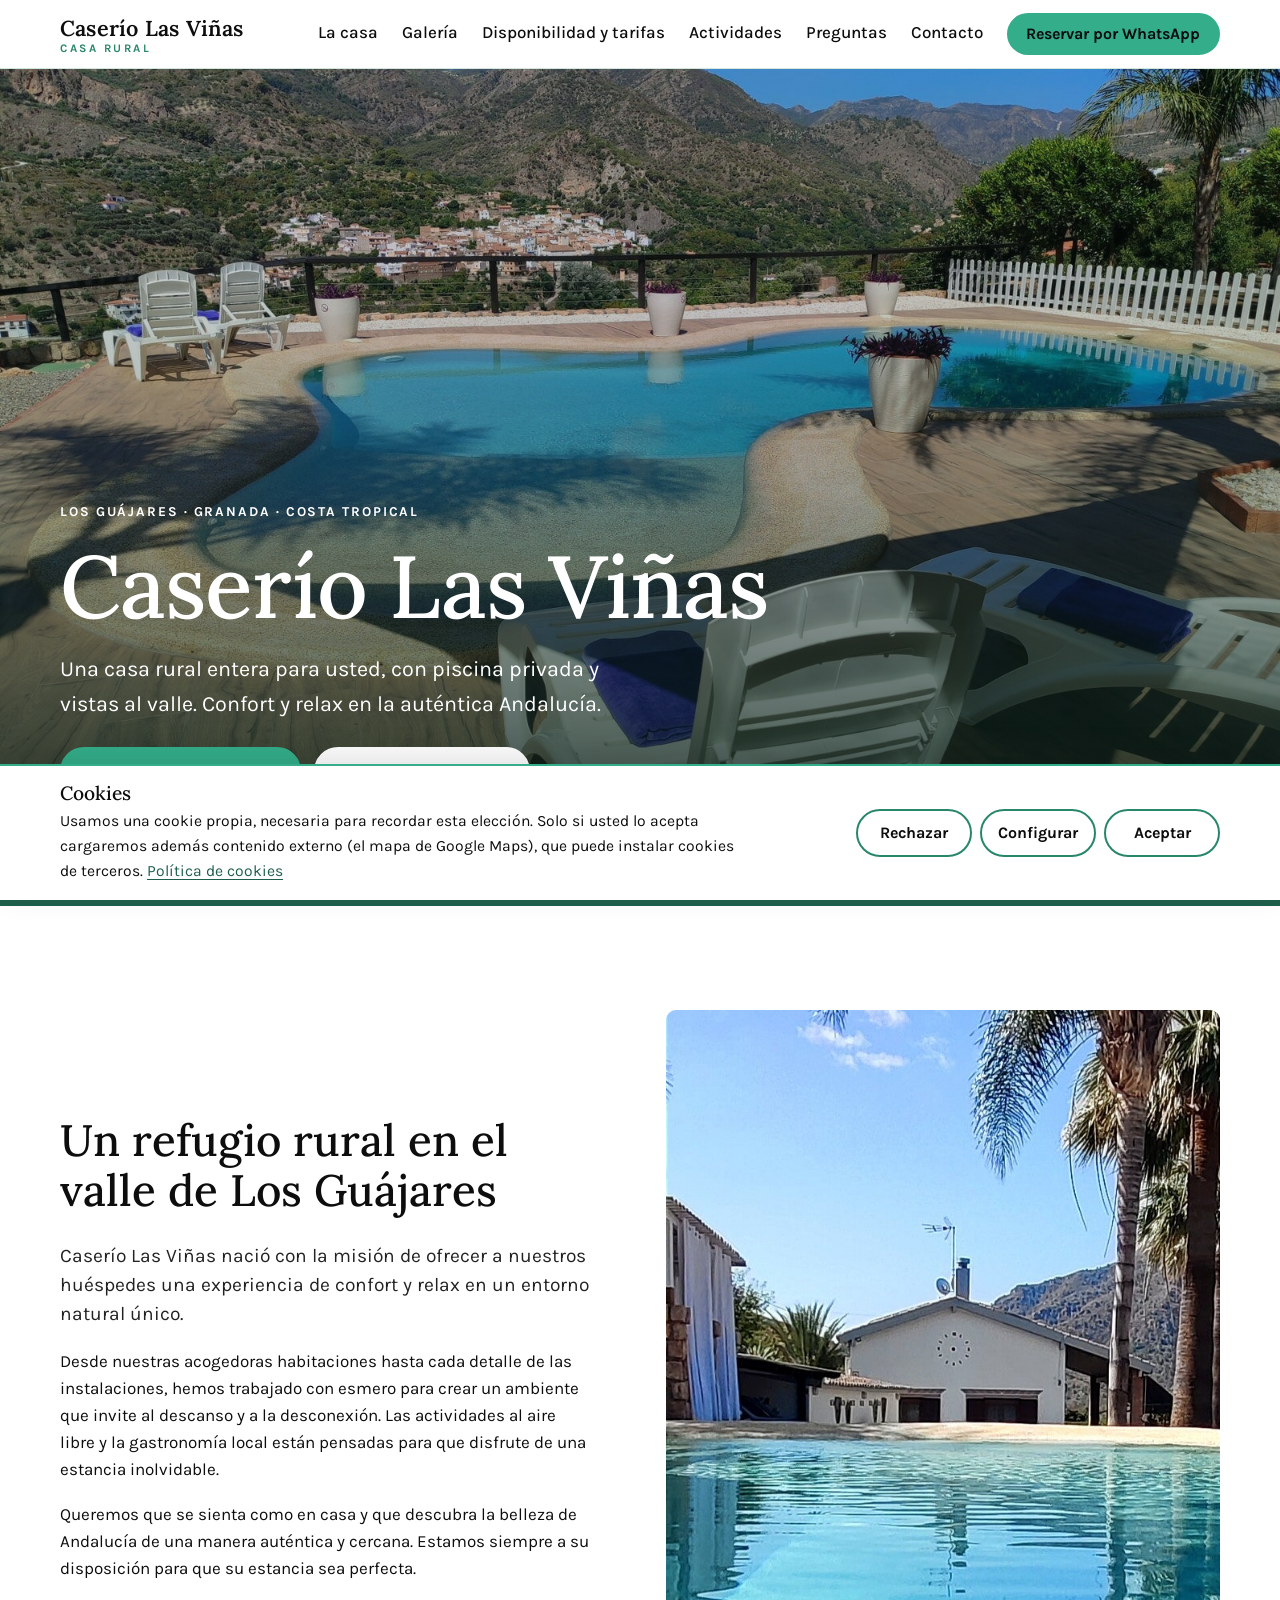
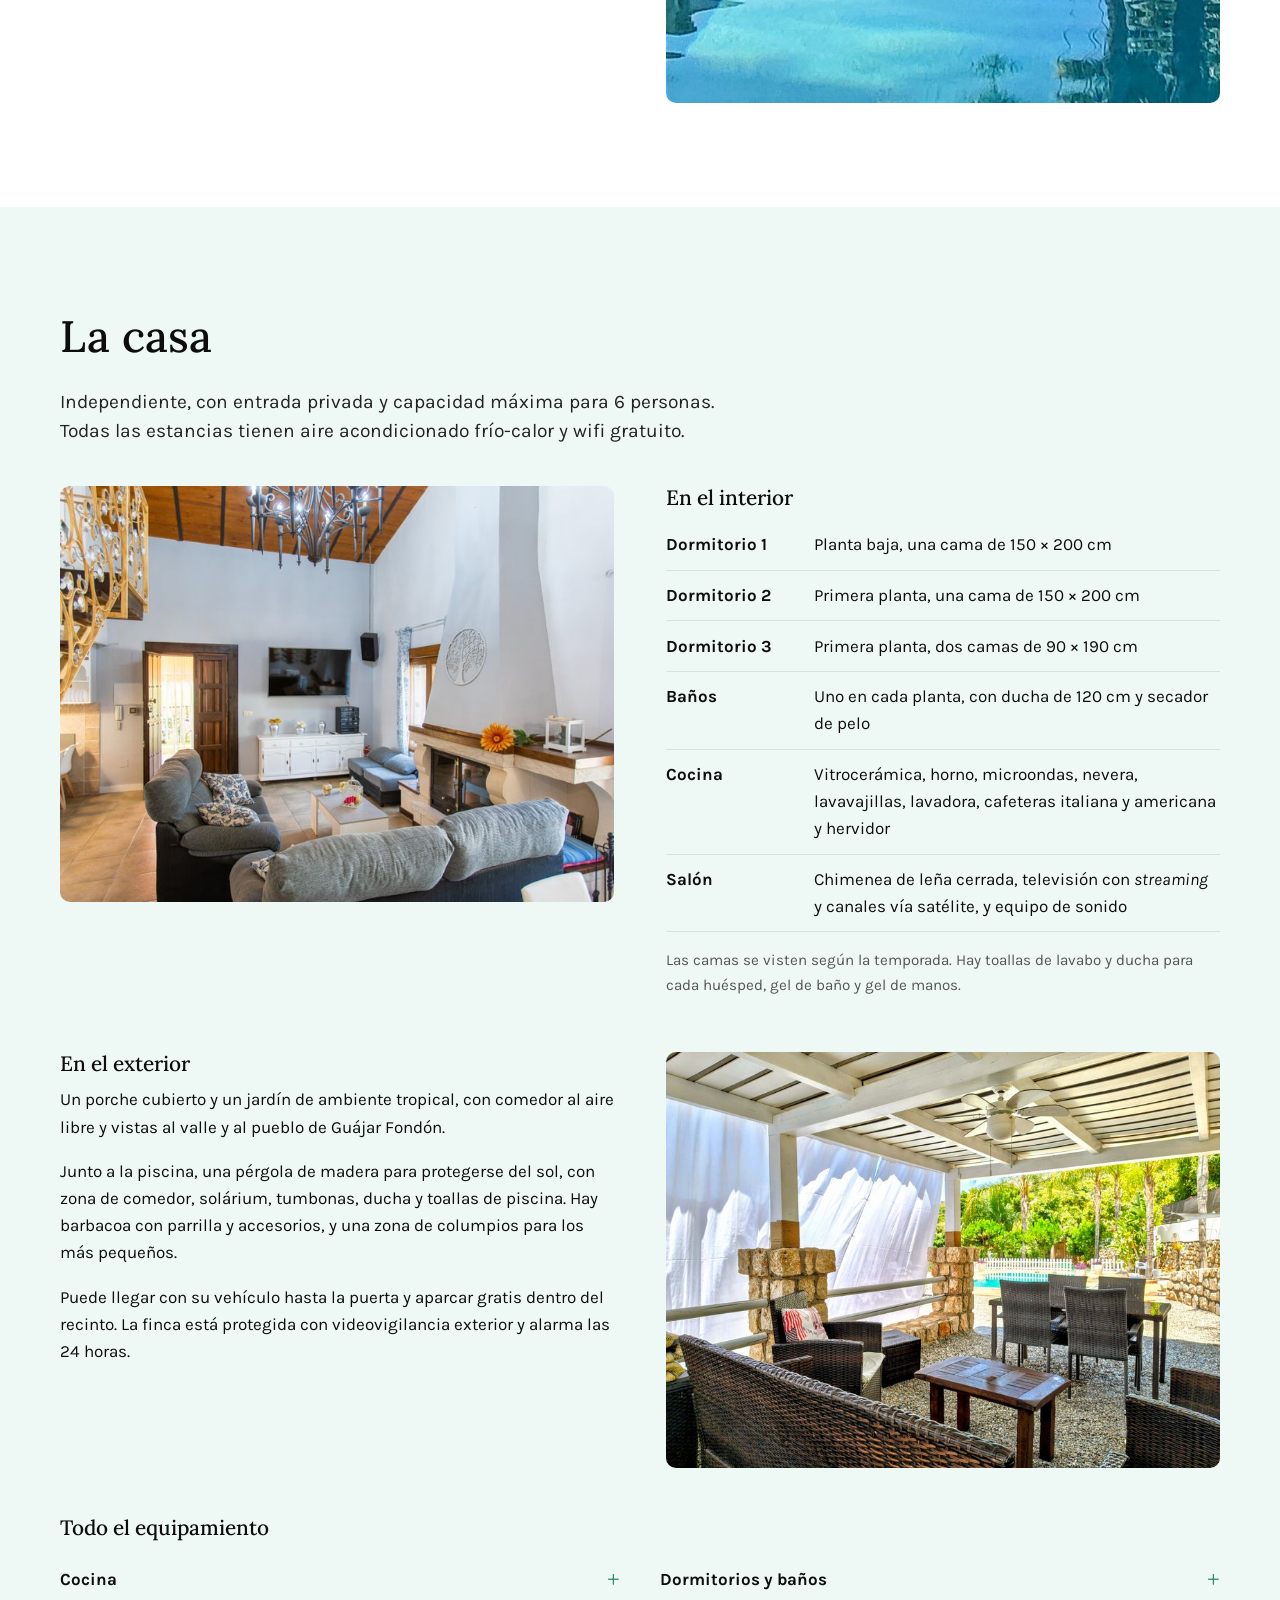
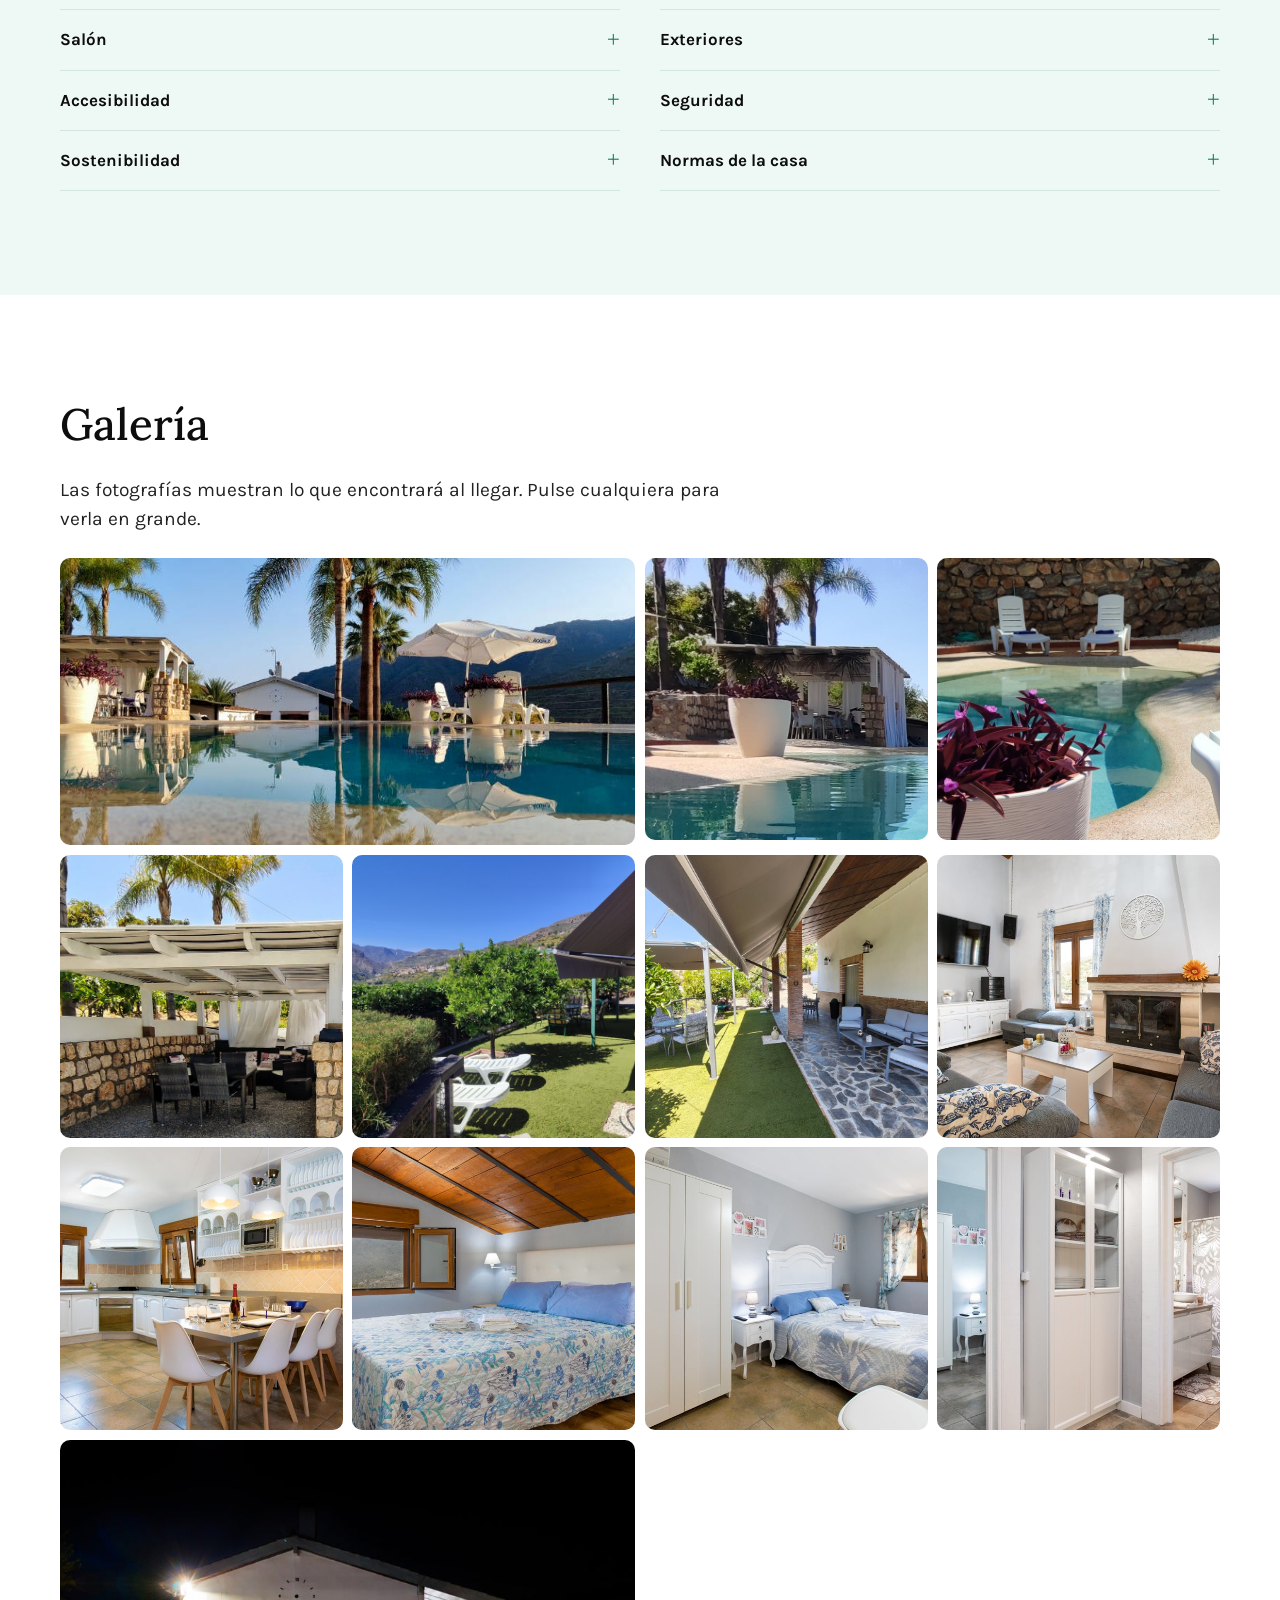
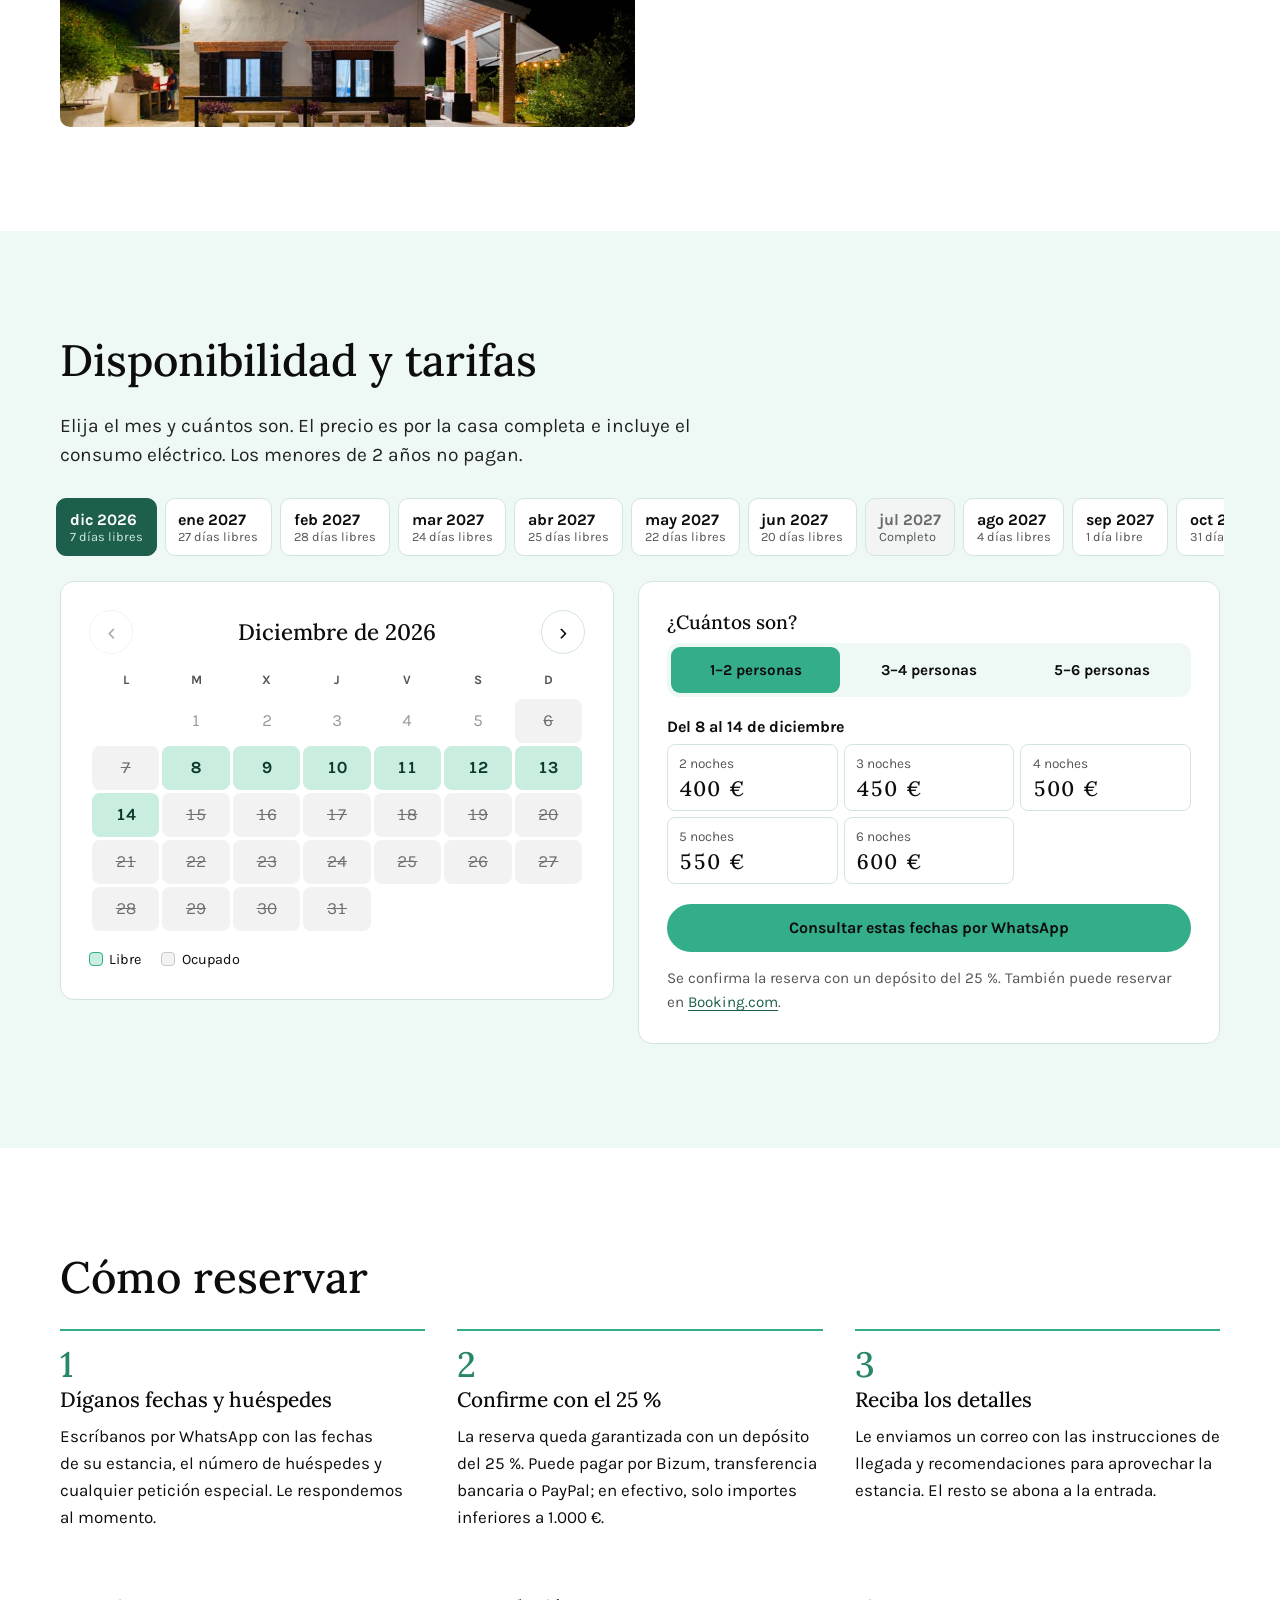
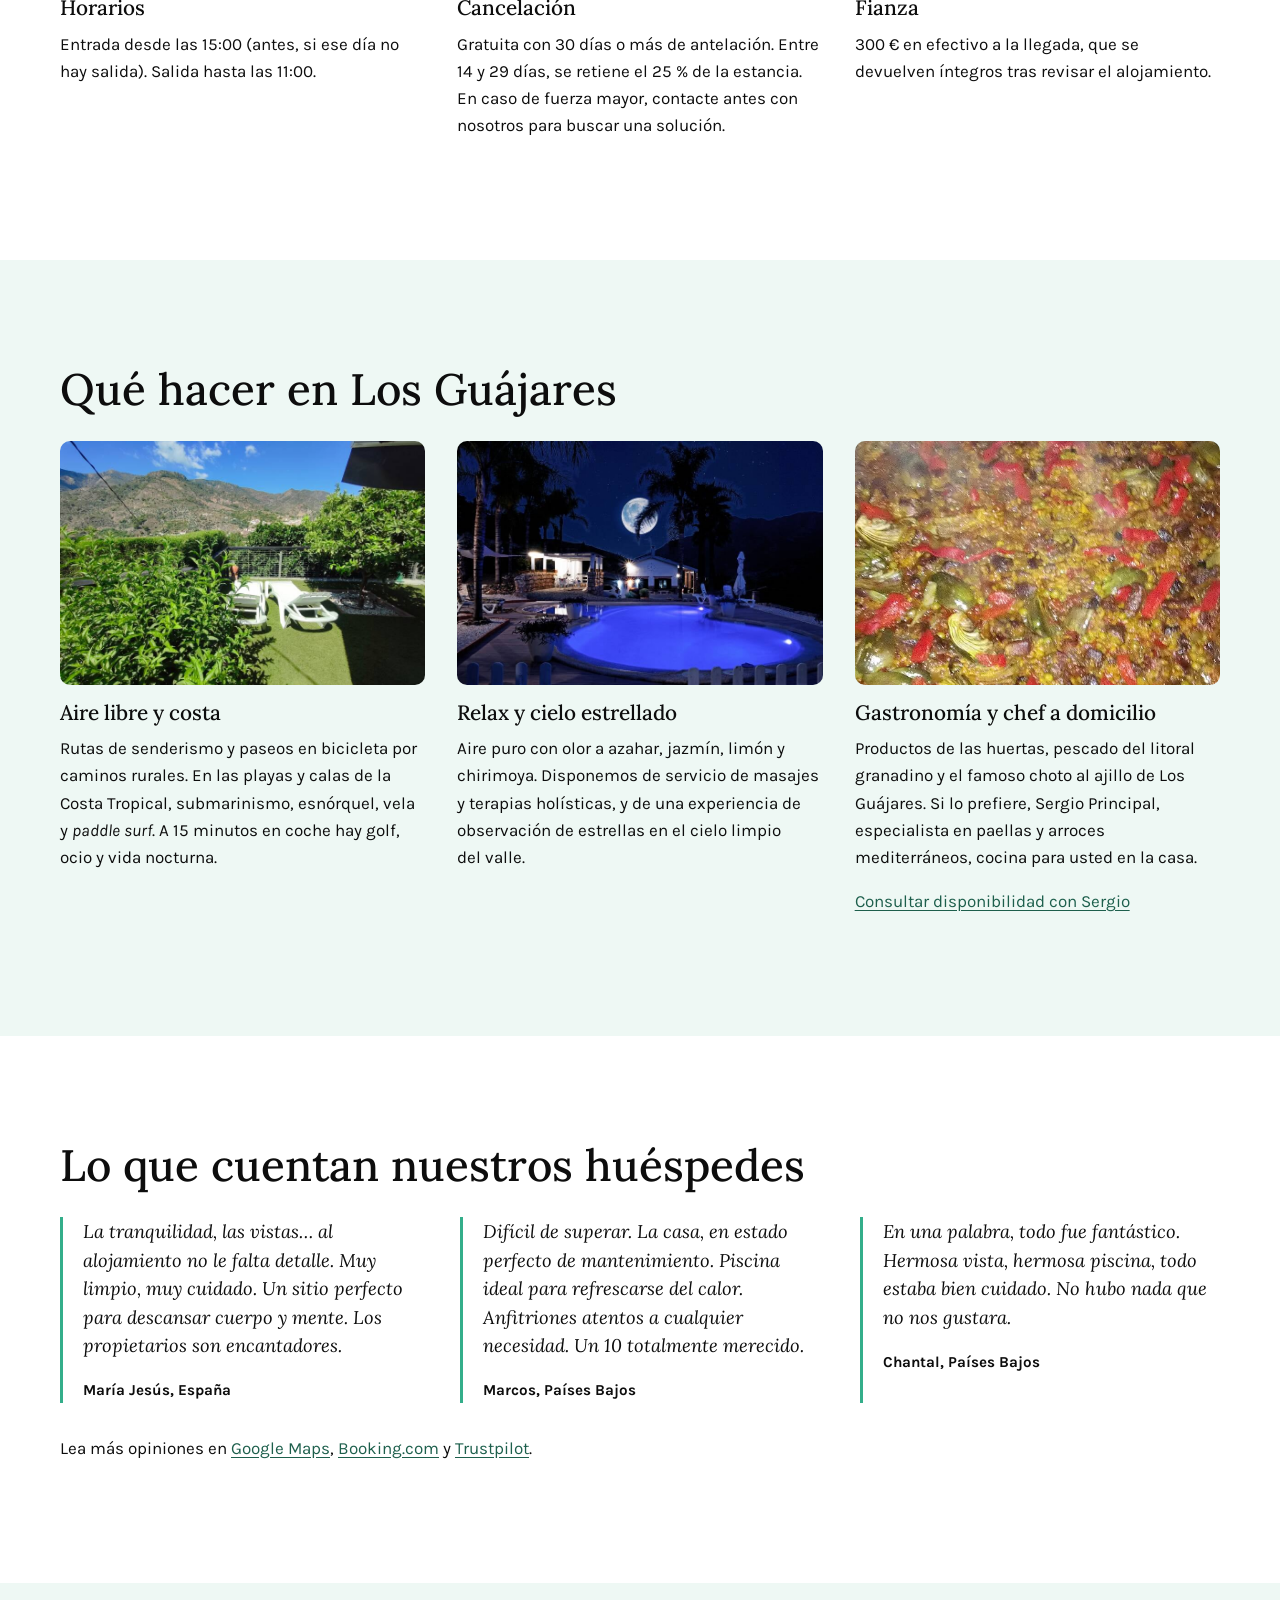
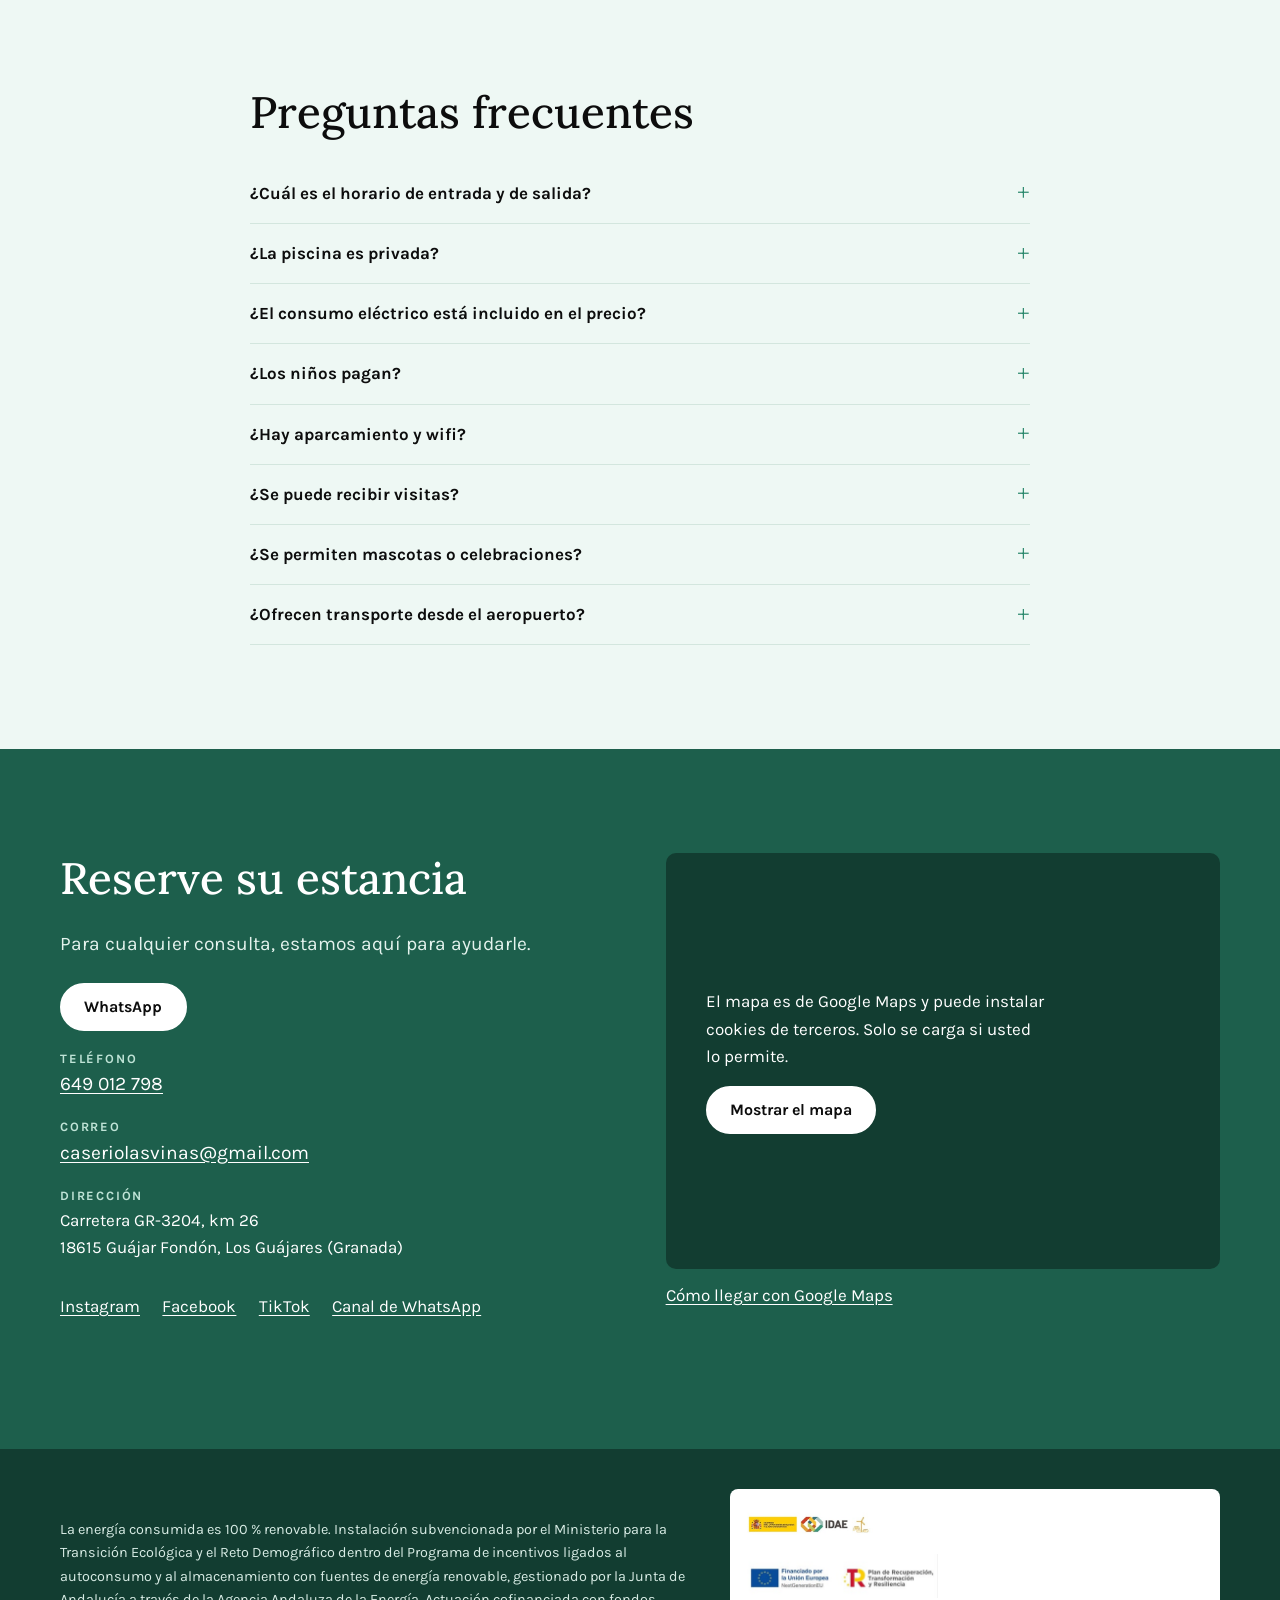
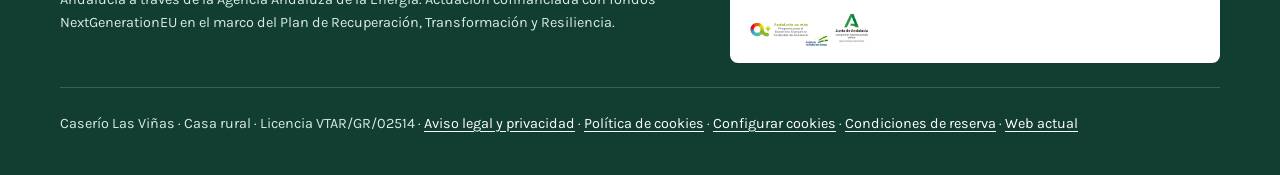
==== commit 03183119: "[IMP] Fotografías alojadas en el propio repositorio Las imágenes dejan de enlazarse desde el servido" ====
--- a/src/index.html
+++ b/src/index.html
@@ -7,7 +7,6 @@
 <meta name="description" content="Casa rural completa para 6 personas en Los Guájares (Granada), con piscina privada, jardín y vistas al valle. Consulte fechas libres y tarifas.">
 <link rel="preconnect" href="https://fonts.googleapis.com">
 <link rel="preconnect" href="https://fonts.gstatic.com" crossorigin>
-<link rel="preconnect" href="https://primary.jwwb.nl">
 <link href="https://fonts.googleapis.com/css2?family=Karla:ital,wght@0,400;0,500;0,700;1,400&family=Lora:ital,wght@0,400;0,500;0,600;1,400&display=swap" rel="stylesheet">
 <link rel="stylesheet" href="estilos.css">
 </head>
@@ -41,8 +40,8 @@
 <!-- PORTADA -->
 <section class="portada" id="inicio">
   <img class="portada__foto" alt="Piscina privada de Caserío Las Viñas con vistas al valle y al pueblo de Guájar Fondón"
-       src="https://primary.jwwb.nl/public/v/v/n/temp-innfnrnpqpsgdcevjrrq/img_20230613_113944-high.jpg?enable-io=true&width=1600"
-       srcset="https://primary.jwwb.nl/public/v/v/n/temp-innfnrnpqpsgdcevjrrq/img_20230613_113944-high.jpg?enable-io=true&width=816 816w, https://primary.jwwb.nl/public/v/v/n/temp-innfnrnpqpsgdcevjrrq/img_20230613_113944-high.jpg?enable-io=true&width=1252 1252w, https://primary.jwwb.nl/public/v/v/n/temp-innfnrnpqpsgdcevjrrq/img_20230613_113944-high.jpg?enable-io=true&width=1920 1920w"
+       src="img/img-20230613-113944-1600.jpg"
+       srcset="img/img-20230613-113944-800.jpg 800w, img/img-20230613-113944-1600.jpg 1600w"
        sizes="100vw" fetchpriority="high">
   <div class="ancho portada__texto">
     <p class="portada__lugar">Los Guájares · Granada · Costa Tropical</p>
@@ -77,7 +76,7 @@
     </div>
     <figure class="foto foto--alta">
       <img loading="lazy" alt="La casa y las palmeras reflejadas en la piscina"
-           src="https://primary.jwwb.nl/public/v/v/n/temp-innfnrnpqpsgdcevjrrq/img_20240609_172338-high-zvbmxz.jpg?enable-io=true&width=900">
+           src="img/img-20240609-172338-800.jpg">
     </figure>
   </div>
 </section>
@@ -91,7 +90,7 @@
     <div class="dos dos--casa">
       <figure class="foto">
         <img loading="lazy" alt="Salón con chimenea y sofás"
-             src="https://primary.jwwb.nl/public/v/v/n/temp-innfnrnpqpsgdcevjrrq/_j3a8595-hdr-high.jpg?enable-io=true&width=900">
+             src="img/j3a8595-hdr-800.jpg">
       </figure>
       <div>
         <h3>En el interior</h3>
@@ -110,7 +109,7 @@
     <div class="dos dos--casa dos--inversa">
       <figure class="foto">
         <img loading="lazy" alt="Pérgola de madera con zona de comedor junto a la piscina"
-             src="https://primary.jwwb.nl/public/v/v/n/temp-innfnrnpqpsgdcevjrrq/img_20250529_134230996-3-high.jpg?enable-io=true&width=900">
+             src="img/img-20250529-134230996-3-800.jpg">
       </figure>
       <div>
         <h3>En el exterior</h3>
@@ -140,18 +139,18 @@
     <h2>Galería</h2>
     <p class="entrada medida">Las fotografías muestran lo que encontrará al llegar. Pulse cualquiera para verla en grande.</p>
     <div class="galeria" id="galeria-lista">
-      <a class="g g--ancha" href="https://primary.jwwb.nl/public/v/v/n/temp-innfnrnpqpsgdcevjrrq/img_20240921_191623-standard.jpg"><img loading="lazy" alt="La piscina al atardecer con la casa reflejada en el agua" src="https://primary.jwwb.nl/public/v/v/n/temp-innfnrnpqpsgdcevjrrq/img_20240921_191623-standard.jpg?enable-io=true&width=900"></a>
-      <a class="g" href="https://primary.jwwb.nl/public/v/v/n/temp-innfnrnpqpsgdcevjrrq/img_20240609_171809-high.jpg"><img loading="lazy" alt="Piscina y palmeras" src="https://primary.jwwb.nl/public/v/v/n/temp-innfnrnpqpsgdcevjrrq/img_20240609_171809-high.jpg?enable-io=true&width=600"></a>
-      <a class="g" href="https://primary.jwwb.nl/public/v/v/n/temp-innfnrnpqpsgdcevjrrq/img_20230613_215254-high.jpg"><img loading="lazy" alt="Tumbonas junto a la piscina al caer la tarde" src="https://primary.jwwb.nl/public/v/v/n/temp-innfnrnpqpsgdcevjrrq/img_20230613_215254-high.jpg?enable-io=true&width=600"></a>
-      <a class="g" href="https://primary.jwwb.nl/public/v/v/n/temp-innfnrnpqpsgdcevjrrq/img_20250529_134500195-4-high.jpg"><img loading="lazy" alt="Comedor exterior bajo la pérgola" src="https://primary.jwwb.nl/public/v/v/n/temp-innfnrnpqpsgdcevjrrq/img_20250529_134500195-4-high.jpg?enable-io=true&width=600"></a>
-      <a class="g" href="https://primary.jwwb.nl/public/v/v/n/temp-innfnrnpqpsgdcevjrrq/img_20240411_152011-high.jpg"><img loading="lazy" alt="Jardín con vistas a la sierra" src="https://primary.jwwb.nl/public/v/v/n/temp-innfnrnpqpsgdcevjrrq/img_20240411_152011-high.jpg?enable-io=true&width=600"></a>
-      <a class="g" href="https://primary.jwwb.nl/public/v/v/n/temp-innfnrnpqpsgdcevjrrq/img_20250529_133254270-high.jpg"><img loading="lazy" alt="Porche cubierto de la casa" src="https://primary.jwwb.nl/public/v/v/n/temp-innfnrnpqpsgdcevjrrq/img_20250529_133254270-high.jpg?enable-io=true&width=600"></a>
-      <a class="g" href="https://primary.jwwb.nl/public/v/v/n/temp-innfnrnpqpsgdcevjrrq/_j3a8621-high.jpg"><img loading="lazy" alt="Salón comedor" src="https://primary.jwwb.nl/public/v/v/n/temp-innfnrnpqpsgdcevjrrq/_j3a8621-high.jpg?enable-io=true&width=600"></a>
-      <a class="g" href="https://primary.jwwb.nl/public/v/v/n/temp-innfnrnpqpsgdcevjrrq/_j3a8601-high.jpg"><img loading="lazy" alt="Cocina equipada con mesa de comedor" src="https://primary.jwwb.nl/public/v/v/n/temp-innfnrnpqpsgdcevjrrq/_j3a8601-high.jpg?enable-io=true&width=600"></a>
-      <a class="g" href="https://primary.jwwb.nl/public/v/v/n/temp-innfnrnpqpsgdcevjrrq/_j3a8577-high.jpg"><img loading="lazy" alt="Dormitorio con cama de matrimonio y techo de madera" src="https://primary.jwwb.nl/public/v/v/n/temp-innfnrnpqpsgdcevjrrq/_j3a8577-high.jpg?enable-io=true&width=600"></a>
-      <a class="g" href="https://primary.jwwb.nl/public/v/v/n/temp-innfnrnpqpsgdcevjrrq/_j3a8613-high.jpg"><img loading="lazy" alt="Dormitorio con dos camas" src="https://primary.jwwb.nl/public/v/v/n/temp-innfnrnpqpsgdcevjrrq/_j3a8613-high.jpg?enable-io=true&width=600"></a>
-      <a class="g" href="https://primary.jwwb.nl/public/v/v/n/temp-innfnrnpqpsgdcevjrrq/_j3a8609-high.jpg"><img loading="lazy" alt="Baño con ducha" src="https://primary.jwwb.nl/public/v/v/n/temp-innfnrnpqpsgdcevjrrq/_j3a8609-high.jpg?enable-io=true&width=600"></a>
-      <a class="g g--ancha" href="https://primary.jwwb.nl/public/v/v/n/temp-innfnrnpqpsgdcevjrrq/_trashed-1729685611-pxl_20240915_202405704-night-raw-02-original-high.jpg"><img loading="lazy" alt="La casa iluminada de noche" src="https://primary.jwwb.nl/public/v/v/n/temp-innfnrnpqpsgdcevjrrq/_trashed-1729685611-pxl_20240915_202405704-night-raw-02-original-high.jpg?enable-io=true&width=900"></a>
+      <a class="g g--ancha" href="img/img-20240921-191623-1600.jpg"><img loading="lazy" alt="La piscina al atardecer con la casa reflejada en el agua" src="img/img-20240921-191623-800.jpg"></a>
+      <a class="g" href="img/img-20240609-171809-1600.jpg"><img loading="lazy" alt="Piscina y palmeras" src="img/img-20240609-171809-800.jpg"></a>
+      <a class="g" href="img/img-20230613-215254-1600.jpg"><img loading="lazy" alt="Tumbonas junto a la piscina al caer la tarde" src="img/img-20230613-215254-800.jpg"></a>
+      <a class="g" href="img/img-20250529-134500195-4-1600.jpg"><img loading="lazy" alt="Comedor exterior bajo la pérgola" src="img/img-20250529-134500195-4-800.jpg"></a>
+      <a class="g" href="img/img-20240411-152011-1600.jpg"><img loading="lazy" alt="Jardín con vistas a la sierra" src="img/img-20240411-152011-800.jpg"></a>
+      <a class="g" href="img/img-20250529-133254270-1600.jpg"><img loading="lazy" alt="Porche cubierto de la casa" src="img/img-20250529-133254270-800.jpg"></a>
+      <a class="g" href="img/j3a8621-1600.jpg"><img loading="lazy" alt="Salón comedor" src="img/j3a8621-800.jpg"></a>
+      <a class="g" href="img/j3a8601-1600.jpg"><img loading="lazy" alt="Cocina equipada con mesa de comedor" src="img/j3a8601-800.jpg"></a>
+      <a class="g" href="img/j3a8577-1600.jpg"><img loading="lazy" alt="Dormitorio con cama de matrimonio y techo de madera" src="img/j3a8577-800.jpg"></a>
+      <a class="g" href="img/j3a8613-1600.jpg"><img loading="lazy" alt="Dormitorio con dos camas" src="img/j3a8613-800.jpg"></a>
+      <a class="g" href="img/j3a8609-1600.jpg"><img loading="lazy" alt="Baño con ducha" src="img/j3a8609-800.jpg"></a>
+      <a class="g g--ancha" href="img/trashed-1729685611-pxl-20240915-20240570-1600.jpg"><img loading="lazy" alt="La casa iluminada de noche" src="img/trashed-1729685611-pxl-20240915-20240570-800.jpg"></a>
     </div>
   </div>
 </section>
@@ -220,17 +219,17 @@
     <h2>Qué hacer en Los Guájares</h2>
     <div class="actividades">
       <article>
-        <img loading="lazy" alt="Vistas al valle de Los Guájares desde la casa" src="https://primary.jwwb.nl/public/v/v/n/temp-innfnrnpqpsgdcevjrrq/img_20240608_111727-standard-nnzqqj.jpg?enable-io=true&width=700">
+        <img loading="lazy" alt="Vistas al valle de Los Guájares desde la casa" src="img/img-20240608-111727-800.jpg">
         <h3>Aire libre y costa</h3>
         <p>Rutas de senderismo y paseos en bicicleta por caminos rurales. En las playas y calas de la Costa Tropical, submarinismo, esnórquel, vela y <i lang="en">paddle surf</i>. A 15 minutos en coche hay golf, ocio y vida nocturna.</p>
       </article>
       <article>
-        <img loading="lazy" alt="La piscina iluminada bajo el cielo nocturno" src="https://primary.jwwb.nl/public/v/v/n/temp-innfnrnpqpsgdcevjrrq/img_20240928_192517-standard.jpg?enable-io=true&width=700">
+        <img loading="lazy" alt="La piscina iluminada bajo el cielo nocturno" src="img/img-20240928-192517-800.jpg">
         <h3>Relax y cielo estrellado</h3>
         <p>Aire puro con olor a azahar, jazmín, limón y chirimoya. Disponemos de servicio de masajes y terapias holísticas, y de una experiencia de observación de estrellas en el cielo limpio del valle.</p>
       </article>
       <article>
-        <img loading="lazy" alt="Paella preparada por el chef a domicilio" src="https://primary.jwwb.nl/public/v/v/n/temp-innfnrnpqpsgdcevjrrq/1000115487-standard.webp?enable-io=true&width=700">
+        <img loading="lazy" alt="Paella preparada por el chef a domicilio" src="img/1000115487-800.webp">
         <h3>Gastronomía y chef a domicilio</h3>
         <p>Productos de las huertas, pescado del litoral granadino y el famoso choto al ajillo de Los Guájares. Si lo prefiere, Sergio Principal, especialista en paellas y arroces mediterráneos, cocina para usted en la casa.</p>
         <p><a href="https://wa.me/34665860351" target="_blank" rel="noopener">Consultar disponibilidad con Sergio</a></p>
@@ -308,9 +307,9 @@
     <div class="pie__ayudas">
       <p>La energía consumida es 100 % renovable. Instalación subvencionada por el Ministerio para la Transición Ecológica y el Reto Demográfico dentro del Programa de incentivos ligados al autoconsumo y al almacenamiento con fuentes de energía renovable, gestionado por la Junta de Andalucía a través de la Agencia Andaluza de la Energía. Actuación cofinanciada con fondos NextGenerationEU en el marco del Plan de Recuperación, Transformación y Resiliencia.</p>
       <div class="pie__logos">
-        <img loading="lazy" alt="Ministerio para la Transición Ecológica y el Reto Demográfico e IDAE" src="https://primary.jwwb.nl/public/v/v/n/temp-innfnrnpqpsgdcevjrrq/img_20240709_191036-high.jpg?enable-io=true&width=400">
-        <img loading="lazy" alt="Financiado por la Unión Europea, NextGenerationEU. Plan de Recuperación, Transformación y Resiliencia" src="https://primary.jwwb.nl/public/v/v/n/temp-innfnrnpqpsgdcevjrrq/img_20240709_190952-high.jpg?enable-io=true&width=400">
-        <img loading="lazy" alt="Agencia Andaluza de la Energía, Junta de Andalucía" src="https://primary.jwwb.nl/public/v/v/n/temp-innfnrnpqpsgdcevjrrq/img_20240709_190929-high.png?enable-io=true&width=400">
+        <img loading="lazy" alt="Ministerio para la Transición Ecológica y el Reto Demográfico e IDAE" src="img/img-20240709-191036.jpg">
+        <img loading="lazy" alt="Financiado por la Unión Europea, NextGenerationEU. Plan de Recuperación, Transformación y Resiliencia" src="img/img-20240709-190952.jpg">
+        <img loading="lazy" alt="Agencia Andaluza de la Energía, Junta de Andalucía" src="img/img-20240709-190929.png">
       </div>
     </div>
     <p class="pie__legal">Caserío Las Viñas · Casa rural · Licencia VTAR/GR/02514 ·
